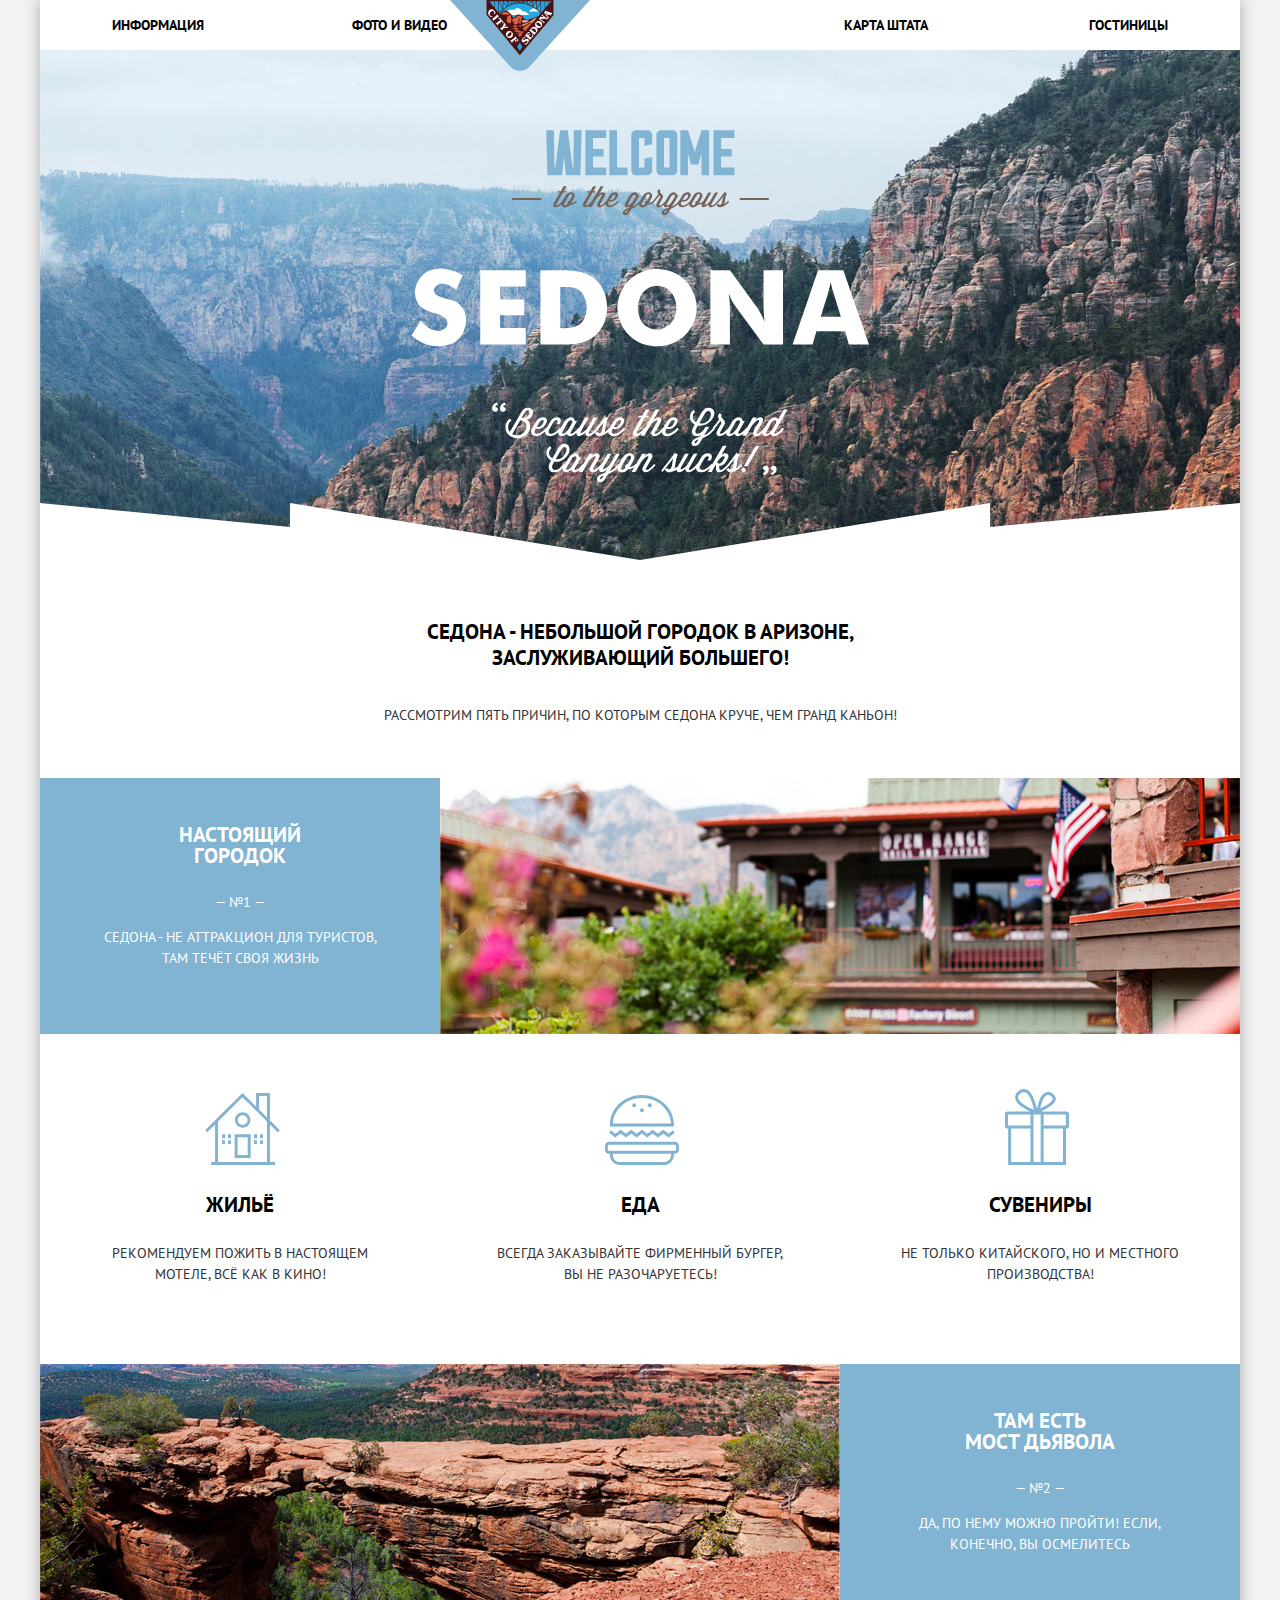
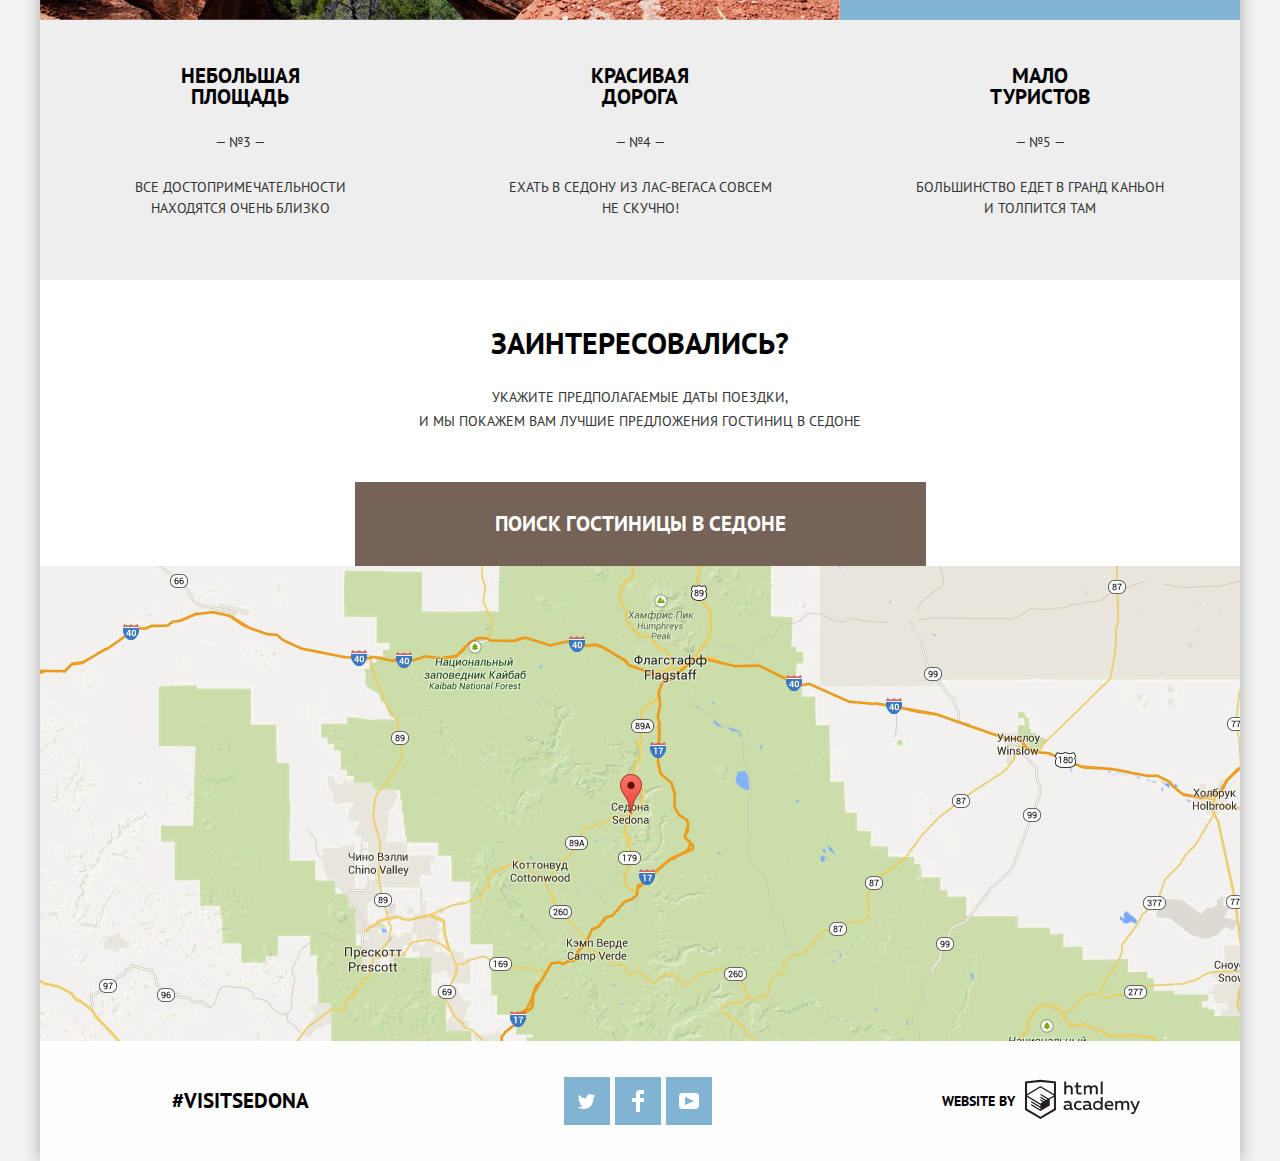
==== index.html @ 12ca4ad8 "Верстает форму поиска отелей на главной" ====
<!DOCTYPE html>
<html lang="ru">
  <head>
    <meta charset="utf-8">
    <title>HTML Academy: Седона</title>
    <link href="https://fonts.googleapis.com/css?family=PT+Sans:400,700&amp;subset=latin,cyrillic" rel="stylesheet">
    <link href="css/normalize.css" rel="stylesheet">
    <link href="css/style.css" rel="stylesheet">
  </head>
  <body>
    <div class="container">
      <header class="main-header">
        <a class="main-header-logo">
          <img src="img/svg/logo-sedona.svg" width="140" height="71" alt="Логотип города Седона">
        </a>
      <nav class="main-navigation">
        <ul class="site-navigation">
          <li><a href="#">Информация</a></li>
          <li><a href="#">Фото и видео</a></li>
          <li><a href="#">Карта штата</a></li>
          <li><a href="hotels.html">Гостиницы</a></li>
        </ul>
      </nav>
    </header>
    <main>
      <div class="intro">
        <h1 class="visually-hidden">Город Седона</h1>
        <img src="img/svg/intro-welcome.svg" width="459" height="353" alt="Welcome to the gorgeous Sedona Because the Grand Canyon sucks!">
      </div>
      <p class="slogan">Седона - небольшой городок в Аризоне, заслуживающий большего!</p>
      <section class="advantages">
        <h2>Рассмотрим пять причин, по которым Седона круче, чем Гранд Каньон!</h2>
        <ul class="advantages-list">
          <li class="advantages-item advantage-blue">
            <div class="advantages-content-wrapper">
              <h3>Настоящий городок</h3>
              <span class="advantages-number">— №1 —</span>
              <p>Седона - не аттракцион для туристов, там&nbsp;течёт своя жизнь</p>
            </div>
            <div class="advantages-image-wrapper">
              <img src="img/jpg/real-town.jpg" width="800" height="256" alt="Уютные улочки приглашают прогуляться">
            </div>
              <ul class="advantages-sublist">
                <li class="sublist-item sublist-item-accomodation">
                  <h4>Жильё</h4>
                  <p>Рекомендуем пожить в настоящем мотеле, всё как в кино!</p>
                </li>
                <li class="sublist-item sublist-item-food">
                  <h4>Еда</h4>
                  <p>Всегда заказывайте фирменный бургер, вы не разочаруетесь!</p>
                </li>
                <li class="sublist-item sublist-item-souvenirs">
                  <h4>Сувениры</h4>
                  <p>Не только китайского, но и местного производства!</p>
                </li>
              </ul>
          </li>
          <li class="advantages-item advantage-blue">
            <div class="advantages-image-wrapper">
              <img src="img/jpg/devils-bridge.jpg" width="800" height="256" alt="Мост Дьявола">
            </div>
            <div class="advantages-content-wrapper">
              <h3>Там есть<br> Мост дьявола</h3>
              <span class="advantages-number">— №2 —</span>
              <p>Да, по нему можно пройти! Если, конечно, вы осмелитесь</p>
            </div>
          </li>
          <li class="advantages-item advantage-grey">
            <h3>Небольшая площадь</h3>
            <span class="advantages-number">— №3 —</span>
            <p>Все достопримечательности находятся очень близко</p>
          </li>
          <li class="advantages-item advantage-grey">
            <h3>Красивая дорога</h3>
            <span class="advantages-number">— №4 —</span>
            <p>Ехать в Седону из Лас-Вегаса совсем не скучно!</p>
          </li>
          <li class="advantages-item advantage-grey">
            <h3>Мало туристов</h3>
            <span class="advantages-number">— №5 —</span>
            <p>Большинство едет в Гранд Каньон и&nbsp;толпится там</p>
          </li>
        </ul>
      </section>
      <div class="search-form">
        <b>Заинтересовались?</b>
        <p>Укажите предполагаемые даты поездки,<br> и мы покажем вам лучшие предложения гостиниц в Седоне</p>
        <button type="button" class="search-open-button">Поиск гостиницы в Седоне</button>
        <div class="map">
          <!-- Всплывающее окно поиска гостиницы - начало блока -->
          <section class="modal modal-search-form">
            <h2 class="visually-hidden">Поиск гостиницы в Седоне</h2>
            <form class="hotel-search-form" action="https://echo.htmlacademy.ru" method="get">
              <div class="search-form-wrapper date-wrapper">
              <label for="arrival-date">Дата заезда:</label>
                <input type="text" name="arrival-date" id="arrival-date" value="24 апреля 2017">
              <button type="button" class="calendar-button">
                <svg xmlns="http://www.w3.org/2000/svg" width="21" height="22" viewBox="0 0 21 22">
                  <path d="M19.251 2.025h-2.845V.648c0-.381-.294-.689-.656-.689-.363 0-.656.308-.656.689v1.377h-3.938V.648c0-.381-.294-.689-.655-.689-.363 0-.657.308-.657.689v1.377H5.906V.648c0-.381-.294-.689-.656-.689-.363 0-.657.308-.657.689v1.377H1.75C.784 2.025 0 2.847 0 3.862v16.302C0 21.179.784 22 1.75 22h17.501c.966 0 1.749-.821 1.749-1.836V3.862c0-1.015-.783-1.837-1.749-1.837zm.437 18.139a.448.448 0 0 1-.437.459H1.75a.45.45 0 0 1-.438-.459V3.862a.45.45 0 0 1 .438-.459h2.844v1.378c0 .381.294.689.657.689.362 0 .656-.308.656-.689V3.403h3.938v1.378c0 .381.294.689.657.689.361 0 .655-.308.655-.689V3.403h3.938v1.378c0 .381.293.689.656.689.362 0 .656-.308.656-.689V3.403h2.845c.241 0 .437.206.437.459v16.302z"/>
                  <path d="M4.594 8.225h2.625v2.066H4.594zM4.594 11.668h2.625v2.067H4.594zM4.594 15.112h2.625v2.066H4.594zM9.188 15.112h2.625v2.066H9.188zM9.188 11.668h2.625v2.067H9.188zM9.188 8.225h2.625v2.066H9.188zM13.781 15.112h2.625v2.066h-2.625zM13.781 11.668h2.625v2.067h-2.625zM13.781 8.225h2.625v2.066h-2.625z" fill="#cacaca"/>
                </svg>
                <span class="visually-hidden">Выбор даты заезда</span>
              </button>
            </div>
            <div class="search-form-wrapper date-wrapper">
              <label for="departure-date">Дата выезда:</label>
                <input type="text" name="departure-date" id="departure-date" value="4 июля 2017">
              <button type="button" class="calendar-button">
                <svg xmlns="http://www.w3.org/2000/svg" width="21" height="22" viewBox="0 0 21 22">
                  <path d="M19.251 2.025h-2.845V.648c0-.381-.294-.689-.656-.689-.363 0-.656.308-.656.689v1.377h-3.938V.648c0-.381-.294-.689-.655-.689-.363 0-.657.308-.657.689v1.377H5.906V.648c0-.381-.294-.689-.656-.689-.363 0-.657.308-.657.689v1.377H1.75C.784 2.025 0 2.847 0 3.862v16.302C0 21.179.784 22 1.75 22h17.501c.966 0 1.749-.821 1.749-1.836V3.862c0-1.015-.783-1.837-1.749-1.837zm.437 18.139a.448.448 0 0 1-.437.459H1.75a.45.45 0 0 1-.438-.459V3.862a.45.45 0 0 1 .438-.459h2.844v1.378c0 .381.294.689.657.689.362 0 .656-.308.656-.689V3.403h3.938v1.378c0 .381.294.689.657.689.361 0 .655-.308.655-.689V3.403h3.938v1.378c0 .381.293.689.656.689.362 0 .656-.308.656-.689V3.403h2.845c.241 0 .437.206.437.459v16.302z"/>
                  <path d="M4.594 8.225h2.625v2.066H4.594zM4.594 11.668h2.625v2.067H4.594zM4.594 15.112h2.625v2.066H4.594zM9.188 15.112h2.625v2.066H9.188zM9.188 11.668h2.625v2.067H9.188zM9.188 8.225h2.625v2.066H9.188zM13.781 15.112h2.625v2.066h-2.625zM13.781 11.668h2.625v2.067h-2.625zM13.781 8.225h2.625v2.066h-2.625z" fill="#cacaca"/>
                </svg>
                <span class="visually-hidden">Выбор даты выезда</span>
              </button>
            </div>
              <div class="search-form-wrapper guest-wrapper">
                <label for="adult-guests">Взрослые:</label>
                <button type="button" class="hotel-guest-number">-
                  <span class="visually-hidden">Увеличить</span>
                </button>
                <input type="text" name="adult-guests" id="adult-guests" value="2" pattern="[0-9]{2}">
                <button type="button" class="hotel-guest-number">+
                  <span class="visually-hidden">Уменьшить</span>
                </button>
                <label for="children-guests">Дети:</label>
                  <button type="button" class="hotel-guest-number">-
                    <span class="visually-hidden">Увеличить</span>
                  </button>
                  <input type="text" name="children-guests" id="children-guests" value="0" pattern="[0-9]{2}">
                <button type="button" class="hotel-guest-number">+
                  <span class="visually-hidden">Уменьшить</span>
                </button>
              </div>
              <button type="submit">Найти</button>
            </form>
          </section>
        <!-- Всплывающее окно поиска гостиницы - конец блока -->
        </div>
    </div>
    </main>
    <footer class="main-footer">
      <div class="footer-wrapper">
        <a href="https://www.instagram.com/explore/tags/visitsedona/" class="hashtag-link">#visitsedona</a>
      </div>
      <div class="footer-wrapper">
        <ul class="footer-social">
          <li><a class="social-button social-button-twitter" href="#"><span class="visually-hidden">Твиттер</span></a></li>
          <li><a class="social-button social-button-facebook" href="#"><span class="visually-hidden">Фейсбук</span></a></li>
          <li><a class="social-button social-button-youtube" href="#"><span class="visually-hidden">YouTube</span></a></li>
        </ul>
      </div>
      <div class="footer-wrapper">
        <p class="footer-copyright">
          <b>Website by</b>
          <a href="https://htmlacademy.ru/intensive/htmlcss" class="academy-logo">
            <svg id="Layer_1" data-name="Layer 1" xmlns="http://www.w3.org/2000/svg" viewBox="0 0 108.08 36.85">
              <title>logo-htmlacademy-small1</title>
              <path d="M44.61,26.88a2,2,0,0,0,.55-0.1v1.33a3.25,3.25,0,0,1-1.18.21,1.67,1.67,0,0,1-1.67-1,4.84,4.84,0,0,1-3.14,1.08c-1.51,0-2.91-.83-2.91-2.55,0-2.13,2-2.79,3.71-2.79a11.08,11.08,0,0,1,2.17.25v-0.3c0-1-.76-1.77-2.19-1.77a7.42,7.42,0,0,0-3,.64v-1.7a10.21,10.21,0,0,1,3.19-.55c2.36,0,3.81,1.12,3.81,3.65v3a0.54,0.54,0,0,0,.49.59h0.17Zm-6.44-1.13A1.35,1.35,0,0,0,39.63,27h0.11a3.39,3.39,0,0,0,2.41-1V24.58a9.72,9.72,0,0,0-1.81-.21c-1,0-2.16.33-2.16,1.38h0Zm12.36-6.11a5,5,0,0,1,2.57.64V22a4.08,4.08,0,0,0-2.3-.7,2.75,2.75,0,1,0,0,5.49,5,5,0,0,0,2.43-.64v1.71a6.27,6.27,0,0,1-2.76.57A4.21,4.21,0,0,1,46,24.51q0-.21,0-0.41a4.32,4.32,0,0,1,4.18-4.46h0.38Zm12.17,7.24a2,2,0,0,0,.55-0.1v1.33a3.25,3.25,0,0,1-1.18.21,1.67,1.67,0,0,1-1.67-1,4.84,4.84,0,0,1-3.14,1.08c-1.51,0-2.91-.83-2.91-2.55,0-2.13,2-2.79,3.71-2.79a11.08,11.08,0,0,1,2.17.25v-0.3c0-1-.76-1.77-2.19-1.77a7.42,7.42,0,0,0-3,.64v-1.7a10.21,10.21,0,0,1,3.19-.55c2.36,0,3.81,1.12,3.81,3.65v3a0.54,0.54,0,0,0,.49.59h0.17Zm-6.44-1.13A1.35,1.35,0,0,0,57.73,27h0.11a3.39,3.39,0,0,0,2.41-1V24.58a9.72,9.72,0,0,0-1.81-.21c-1.06,0-2.16.33-2.16,1.38h0ZM73,16V28.2H71.35V26.88a3.88,3.88,0,0,1-3.19,1.54,4.4,4.4,0,0,1,0-8.78,3.81,3.81,0,0,1,3,1.3V16H73Zm-4.53,5.22a2.76,2.76,0,1,0,0,5.52A2.86,2.86,0,0,0,71.15,25V23A2.91,2.91,0,0,0,68.49,21.27ZM79,19.64c3.31,0,4.46,2.68,3.92,5.09H76.7c0.21,1.5,1.67,2.11,3.19,2.11a6.11,6.11,0,0,0,2.64-.59v1.6a7.14,7.14,0,0,1-3,.57C77,28.42,74.78,27,74.78,24a4.18,4.18,0,0,1,4-4.39H79Zm0.09,1.54a2.28,2.28,0,0,0-2.44,2.1v0.06H81.3A2,2,0,0,0,79.13,21.18Zm5.73,7V19.87h1.65v1a3.81,3.81,0,0,1,2.78-1.27A2.86,2.86,0,0,1,91.89,21a4.12,4.12,0,0,1,2.91-1.33A3.06,3.06,0,0,1,98,23V28.2h-1.9V23.05a1.59,1.59,0,0,0-1.42-1.75H94.42a2.8,2.8,0,0,0-2.07,1.12V28.2h-1.9V23.05A1.59,1.59,0,0,0,89,21.31H88.8a3,3,0,0,0-2.21,1.29v5.63H84.86Zm21.31-8.33h1.9l-3.91,9.46c-0.9,2.17-2.09,2.86-3.35,2.86a4.76,4.76,0,0,1-1.1-.14V30.46a2.86,2.86,0,0,0,.85.12c0.9,0,1.58-.64,2.07-1.9l0.17-.42-4-8.4h2l2.86,6.29ZM38.73,1.46V6.22a3.81,3.81,0,0,1,2.7-1.14,3.25,3.25,0,0,1,3.44,3.4v5.15H43V8.72a1.81,1.81,0,0,0-1.61-2h-0.3a2.93,2.93,0,0,0-2.32,1.39v5.52h-1.9V1.46h1.9ZM49.94,2.31v3h3V6.91h-3v3.81c0,1.1.5,1.46,1.58,1.46a4.49,4.49,0,0,0,1.69-.33v1.6A6.8,6.8,0,0,1,51,13.8a2.55,2.55,0,0,1-2.86-2.74V6.89H46.58V5.26h1.5V2.74Zm5.4,11.31V5.28H57v1A3.81,3.81,0,0,1,59.77,5a2.86,2.86,0,0,1,2.6,1.33A4.12,4.12,0,0,1,65.28,5,3.06,3.06,0,0,1,68.44,8.4v5.21h-1.9V8.46a1.59,1.59,0,0,0-1.42-1.75H64.89a2.8,2.8,0,0,0-2.07,1.12v5.78h-1.9V8.46A1.59,1.59,0,0,0,59.5,6.71H59.27A3,3,0,0,0,57.06,8v5.63H55.34ZM71.17,1.45H73V13.6H71.17V1.45ZM14.71,0H14.55L0,1.54V28.21l14.55,8.66,14.55-8.66V1.54Zm12.5,27.1L14.55,34.64,1.9,27.12V16.18l12.59,7.5V25L5.86,19.9v1.31l8.68,5.21v1.39L5.87,22.65V24l8.68,5.21,8.75-5.24V18.31L27.2,16V27.12Zm0-12.53-3.48,2-1.6,1L14.51,13v1.31L21,18.23H21l-0.14.09-1,.54-5.37-3.2V17l4.24,2.52-1,.67-3.2-1.9v1.31l2.1,1.24L14.5,22.1,2,14.65,14.51,7.11Zm0-1.32L14.49,5.76,1.91,13.25v-10L14.56,1.92,27.21,3.25v10h0Z" transform="translate(0 -0.02)" fill="#231f20"/>
            </svg>
          </a>
        </p>
      </div>
      </footer>
    </div>
  </body>
</html>
---- css/style.css ----
*,
*::before,
*::after {
  box-sizing: inherit;
}

html {
  box-sizing: border-box;
}

body {
  margin: 0;
  padding: 0;

  font-family: "PT Sans", Arial, sans-serif;
  font-size: 14px;
  font-weight: 400;
  color: #000000;
  text-transform: uppercase;

  background-color: #f2f2f2;

}

a {
  text-decoration: none;
}

img {
  max-width: 100%;
  height: auto;
}

.main-header-logo {
  position: absolute;
  right: 690px;
}

.container {
  width: 1200px;
  margin: 0 auto;
  box-shadow: 0px 0px 15px 0px rgba(0, 0, 0, 0.3);

  background-color: #ffffff;
}

.main-navigation {
  font-size: 14px;
  font-weight: 700;
  line-height: 26px;
  color: #000000;

  background-color: #ffffff;
}

.site-navigation {
  display: flex;
  margin: 0;
  padding-left: 0;
}

.site-navigation li {
  width: 240px;
}

.site-navigation li:nth-child(1) {
  padding-left: 72px;
  text-align: left;
}

.site-navigation li:nth-child(2) {
  padding-left: 72px;
  text-align: left;
  margin-right: auto;
}

.site-navigation li:nth-child(3) {
  padding-right: 72px;
  text-align: right;
}

.site-navigation li:nth-child(4) {
  padding-right: 72px;
  text-align: right;
}

.main-navigation a {
  display: block;
  padding-top: 12px;
  padding-bottom: 12px;
}

.main-navigation a,
.hotels-title-link {
  color: #000000;
}

.main-navigation a:hover,
.hotels-title-link:hover {
  color: #81b3d2;
}

.main-navigation a:focus,
.main-navigation a:active,
.hotels-title-link:focus,
.hotels-title-link:active {
  color: rgba(0, 0, 0, 0.3);
}

.main-navigation a.current {
  color: #766357;
}

.main-navigation a.current:focus,
.main-navigation a.current:active {
  color: rgba(0, 0, 0, 0.3);
}

.intro {
 min-height: 510px;
 text-align: center;
 padding-top: 80px;

 background-color: #8695a0;
 background-image: url(../img/svg/intro-mask.svg), url(../img/jpg/sedona-overview.jpg);
 background-position: left 50% bottom, 0px -56px;
 background-repeat: no-repeat;
}

.slogan {
  font-weight: 700;
  font-size: 21px;
  line-height: 26px;
  text-align: center;
  width: 440px;
  padding-top: 38px;
  margin-left: auto;
  margin-right: auto;
}

.advantages h2 {
  padding-top: 10px;
}

.advantages-list {
  display: flex;
  flex-wrap: wrap;

  margin: 0;
  margin-top: 50px;
  padding: 0;
}

.advantages-item:nth-child(1),
.advantages-item:nth-child(2){
  display: flex;
  flex-wrap: wrap;
}

.advantages-content-wrapper {
  width: 400px;
  text-align: center;
}

.advantages-content-wrapper h3 {
  padding-left: 100px;
  padding-right: 100px;
  padding-top: 25px;
}

.advantages-number {
  display: block;
  padding-top: 5px;
}

.advantages-content-wrapper p {
  padding-left: 45px;
  padding-right: 45px;
}

.advantages-image-wrapper {
  width: 800px;
}

.advantages-image-wrapper img {
  vertical-align: bottom;
}

.advantages h2 {
  font-weight: 400;
  font-size: 14px;
  color: #333333;
  line-height: 26px;
  text-align: center;
}

.advantages ul {
  list-style: none;
}

.advantages-item {
  text-align: center;
  line-height: 21px;
}

.advantages-item p,
.advantages-item span {
  color: #333333;
}

.advantage-blue {
  background-color: #81b3d2;
}

.advantage-blue h3,
.advantage-blue span,
.advantage-blue p {
  color: #ffffff;
}

.advantage-grey h3 {
  margin: 0;
  padding-left: 130px;
  padding-right: 130px;
}

.advantage-grey span {
  padding-top: 25px;
}

.advantage-grey p {
  padding-left: 65px;
  padding-right: 65px;
  padding-top: 10px;
}

.advantages-sublist {
  display: flex;

  padding: 0;
  list-style: none;

  background-color: #ffffff;
}

.sublist-item p {
  color: #333333;
}

.sublist-item {
  width: 400px;
  min-height: 330px;
  color: #000000;
}

.sublist-item h4 {
  position: relative;
  margin-top: 0;
  padding-top: 160px;
}

.sublist-item-accomodation p {
  padding-left: 72px;
  padding-right: 72px;
}

.sublist-item-food p {
  padding-left: 50px;
  padding-right: 50px;
}

.sublist-item-souvenirs p {
  padding-left: 50px;
  padding-right: 50px;
}

.sublist-item-accomodation h4::before {
  content: "";
  position: absolute;
  bottom: 50px;
  left: 165px;
  width: 75px;
  height: 72px;
  background-image: url(../img/svg/icon-1.svg)
}

.sublist-item-food h4::before {
  content: "";
  position: absolute;
  bottom: 50px;
  left: 165px;
  width: 74px;
  height: 70px;
  background-image: url(../img/svg/icon-3.svg);
}

.sublist-item-souvenirs h4::before {
  content: "";
  position: absolute;
  bottom: 50px;
  left: 165px;
  width: 64px;
  height: 76px;
  background-image: url(../img/svg/icon-2.svg);
}

.advantage-grey {
  width: 400px;
  min-height: 260px;
  padding-top: 45px;

  background-color: #eeeeee;
}

.advantages-item h3 {
  font-size: 21px;
  line-height: 21px;
}

.sublist-item h4 {
  font-size: 21px;
  line-height: 21px
}

.search-form {
    text-align: center;
}

.search-form b {
  display: block;
  font-size: 30px;
  line-height: 36px;
  padding-top: 45px;
}

.search-form p {
  color: #333333;
  line-height: 24px;
  text-align: center;
  padding-top: 10px;
}

.search-open-button {
  font-size: 21px;
  font-weight: 700;
  line-height: 24px;
  color: #ffffff;
  text-transform: uppercase;
  padding: 30px 140px;
  margin-top: 35px;

  background-color: #766357;
  border: none;
}

.search-open-button:hover {
  background-color: #604e43;
}

.search-open-button:focus,
.search-open-button:active {
 color: rgba(255, 255, 255, 0.3);
 background-color: #503e33;
 outline: none;

}

/* Форма поиска на главной временно скрыта - её будем стилизовать позже */
.modal-search-form {
  display: none;
}

/*
.modal-search-form {
  width: 570px;
  min-height: 395px;
  position: absolute;
  right: 315px;

  background-color: white;
}
*/

.map {
  position: relative;
  width: 1200px;
  min-height: 475px;
  background-image: url(../img/jpg/map.jpg);
}

.main-footer {
  display: flex;
  min-height: 120px;
  align-items: center;

  background-color: rgba(254, 254, 254, 0.9);
}

.footer-wrapper {
  width: 400px;
  text-align: center;
}

.hashtag-link {
  color: #000000;
  font-size: 21px;
  line-height: 26px;
  font-weight: 700;
}

.footer-social {
  display: flex;
  justify-content: center;
  list-style: none;
  margin: 0;
  padding: 0;
  width: 400px;
}

.social-button {
  display: block;
  position: relative;
  background-color: #81b3d2;
  width: 46px;
  height: 48px;
  margin-right: 5px;
}

.social-button-twitter::before {
  content: "";
  position: absolute;
  top: 0;
  bottom: 0;
  right: 0;
  left: 0;
  margin: auto;
  width: 17px;
  height: 15px;
  background-image: url(../img/svg/twitter.svg);
  background-position: 50% 50%;
  background-repeat: no-repeat;
}

.social-button-facebook::before {
  content: "";
  position: absolute;
  top: 0;
  bottom: 0;
  right: 0;
  left: 0;
  margin: auto;
  width: 12px;
  height: 22px;
  background-image: url(../img/svg/fb-icon.svg);
  background-position: 50% 50%;
  background-repeat: no-repeat;
}

.social-button-youtube::before {
  content: "";
  position: absolute;
  top: 0;
  bottom: 0;
  right: 0;
  left: 0;
  margin: auto;
  width: 20px;
  height: 16px;
  background-image: url(../img/svg/youtube.svg);
  background-position: 50% 50%;
  background-repeat: no-repeat;
}

.social-button:hover {
  background-color: #669ec0;
}

.social-button:focus,
.social-button:active {
  background-color: #5496bd;
}

.social-button-twitter:active::before,
.social-button-facebook:active::before,
.social-button-youtube:active::before {
  opacity: 0.3;
}

.footer-copyright {
  display: flex;
  justify-content: flex-end;
  align-items: center;
  padding-right: 100px;
}

.footer-copyright b {
  margin-right: 10px;
}

.academy-logo svg {
  width: 115px;
  height: 41px;
}

.academy-logo path:hover {
  fill: #81b3d2;
}

.academy-logo path:focus,
.academy-logo path:active {
  fill: #bdbbbc;
}

/* Стили для внутренней страницы - начало */

.hotel-filter-form {
  width: 1200px;
  min-height: 220px;
  display: flex;
  padding-left: 72px;
  padding-right: 72px;
  padding-top: 32px;

  background-image: url(../img/jpg/filter-background.jpg);
  background-color: #8695a0;
  background-position: center -60px;
}

.hotel-filter-form {
  color: #ffffff;
}

.hotel-filter-form fieldset {
  border: none;
}

.hotel-filter-form legend {
  font-weight: 700;
}

.hotels-infrastructure,
.hotels-accomodation-type {
  widht: 140px;
}

.hotels-infrastructure {
  margin-right: 115px;
}

.hotels-accomodation-type {
  margin-right: auto;
}

.hotels-cost-per-day {
  width: 320px;
}

.hotels-checkbox-wrapper {
  list-style: none;
}

.hotels-checkbox-wrapper li {
  margin-bottom: 30px;
}

.hotel-sorting {
  display: flex;
  align-items: flex-end;
  width: 1200px;
  min-height: 85px;
  padding-left: 72px;
  padding-right: 72px;
  padding-top: 30px;
  padding-bottom: 30px;
  font-size: 12px;
  line-height:18px;
}

.sorting-found-counter {
  font-weight: 700;
  font-size: 21px;
  line-height: 26px;
  margin-right: 48px;
}

.sorting-label {
  margin-right: 40px;
}

.hotel-sorting-toggle {
  color: rgba(0, 0, 0, 0.3);
  border-bottom: 1px dotted #81b3d2;
  margin-left: 30px;
}

.hotel-sorting-toggle:first-child {
  margin-left: 0;
}

.hotel-sorting-toggle:hover {
  color: #81b3d2;
}

.hotel-sorting-toggle:focus,
.hotel-sorting-toggle:active {
  color: #000000;
  border-bottom: 1px dotted #81b3d2;
}

.hotel-sorting-toggle.current {
  color: #81b3d2;
  border: none;
}

.hotel-sorting-toggle.current:active {
  color: #000000;
  border: none;
}

.sorting-toggle-wrapper {
  margin-right: auto;
}

.hotel-sorting-button path:hover {
 fill: #000000;
}

.hotel-sorting-button path:focus,
.hotel-sorting-button path:active {
  fill: #81b3d2;
}

.current path {
  fill: #81b3d2;
}

.current:hover path {
  fill: #81b3d2;
}

.sort-ascending {
  margin-right: 15px;
}

.hotels-item {
  display: flex;
  padding-left: 72px;
  padding-right: 72px;
  padding-top: 30px;
  padding-bottom: 30px;
  border-top: solid 1px #e5e5e5;
}

.hotels-item:last-child {
  border-bottom: solid 1px #e5e5e5;
}

.hotels-image-wrapper {
  align-self: flex-end;
  padding-right: 30px;
}

.hotels-item h2 {
  font-size: 21px;
  font-weight: 700;
  line-height: 26px;
  margin-top: 0;
  margin-bottom: 0;
  padding-bottom: 10px;
}

.hotels-wrapper {
  width: 260px;
  margin-right: auto;
}

.hotels-info-wrapper {
  display: flex;
}

.hotels-link-wrapper {
  display: flex;
}

.hotels-more {
  margin-right: 8px;
}

.hotels-type {
  width: 115px;
}

.hotels-price {
  width: 140px;
}

.hotels-type,
.hotels-price {
  color: #333333;
  font-size: 14px;
  line-height: 21px;
}

.hotels-more {
  color: #ffffff;
  font-weight: 700;
  padding-left: 16px;
  padding-right: 16px;
  padding-top: 8px;
  padding-bottom: 8px;

  background-color: #81b3d2;
}

.hotels-more:hover {
  background-color: #669ec0;
}

.hotels-more:focus,
.hotels-more:active {
  color: rgba(255, 255, 255, 0.3);
  background-color: #5496bd;
  outline: none;
}

.hotels-book {
  color: #ffffff;
  font-weight: 700;
  padding-left: 16px;
  padding-right: 16px;
  padding-top: 8px;
  padding-bottom: 8px;

  background-color: #766357;
}

.hotels-book:hover {
  background-color: #604e43;
}

.hotels-book:focus,
.hotels-book:active {
  color: rgba(255, 255, 255, 0.3);
  background-color: #503e33;
  outline: none;
}

.hotels-rating {
  color: #666666;
  font-size: 14px;
  line-height: 21px;
  padding-left: 15px;
  padding-right: 15px;
  padding-top: 5px;
  padding-bottom: 5px;

  background-color: #f2f2f2;
}

/* Стили для внутренней страницы - конец */

.visually-hidden {
  position: absolute;
  width: 1px;
  height: 1px;
  margin: -1px;
  border: 0;
  padding: 0;
  white-space: nowrap;
  clip-path: inset(100%);
  clip: rect(0 0 0 0);
  overflow: hidden;
}
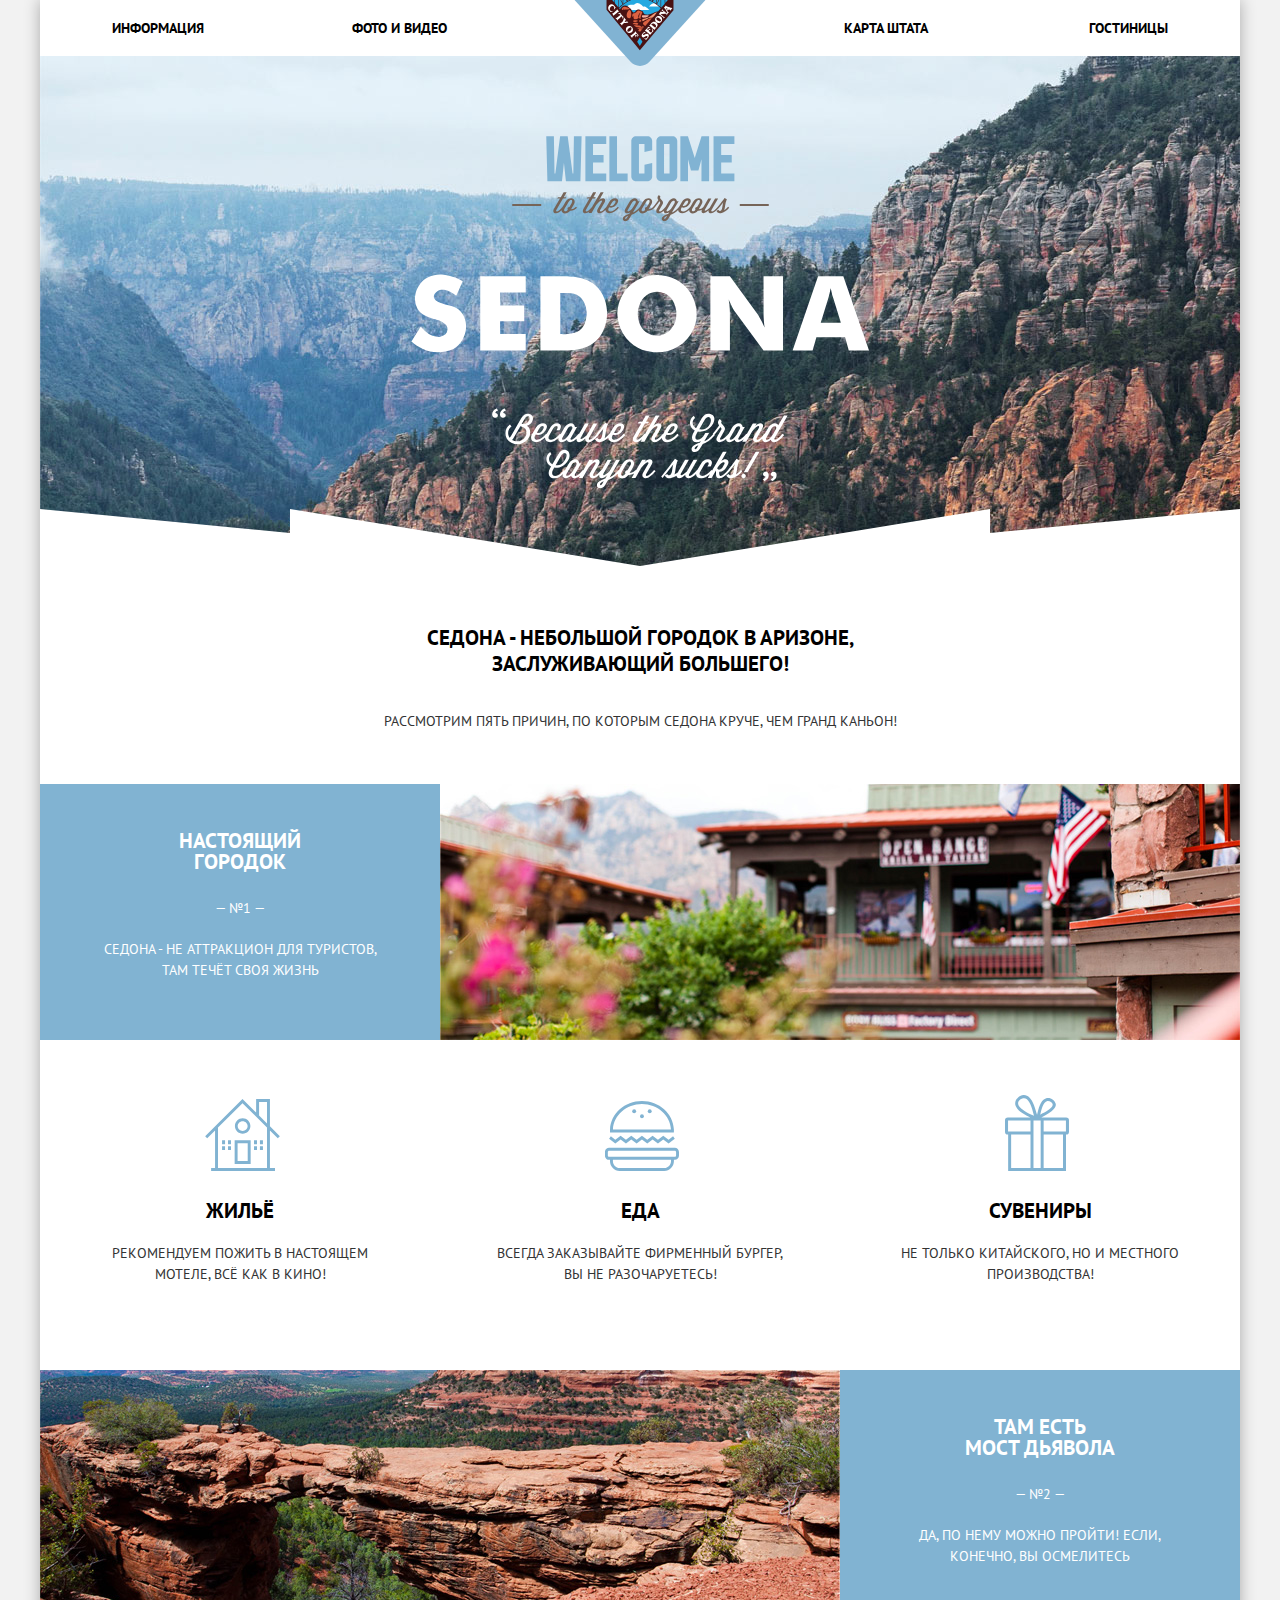
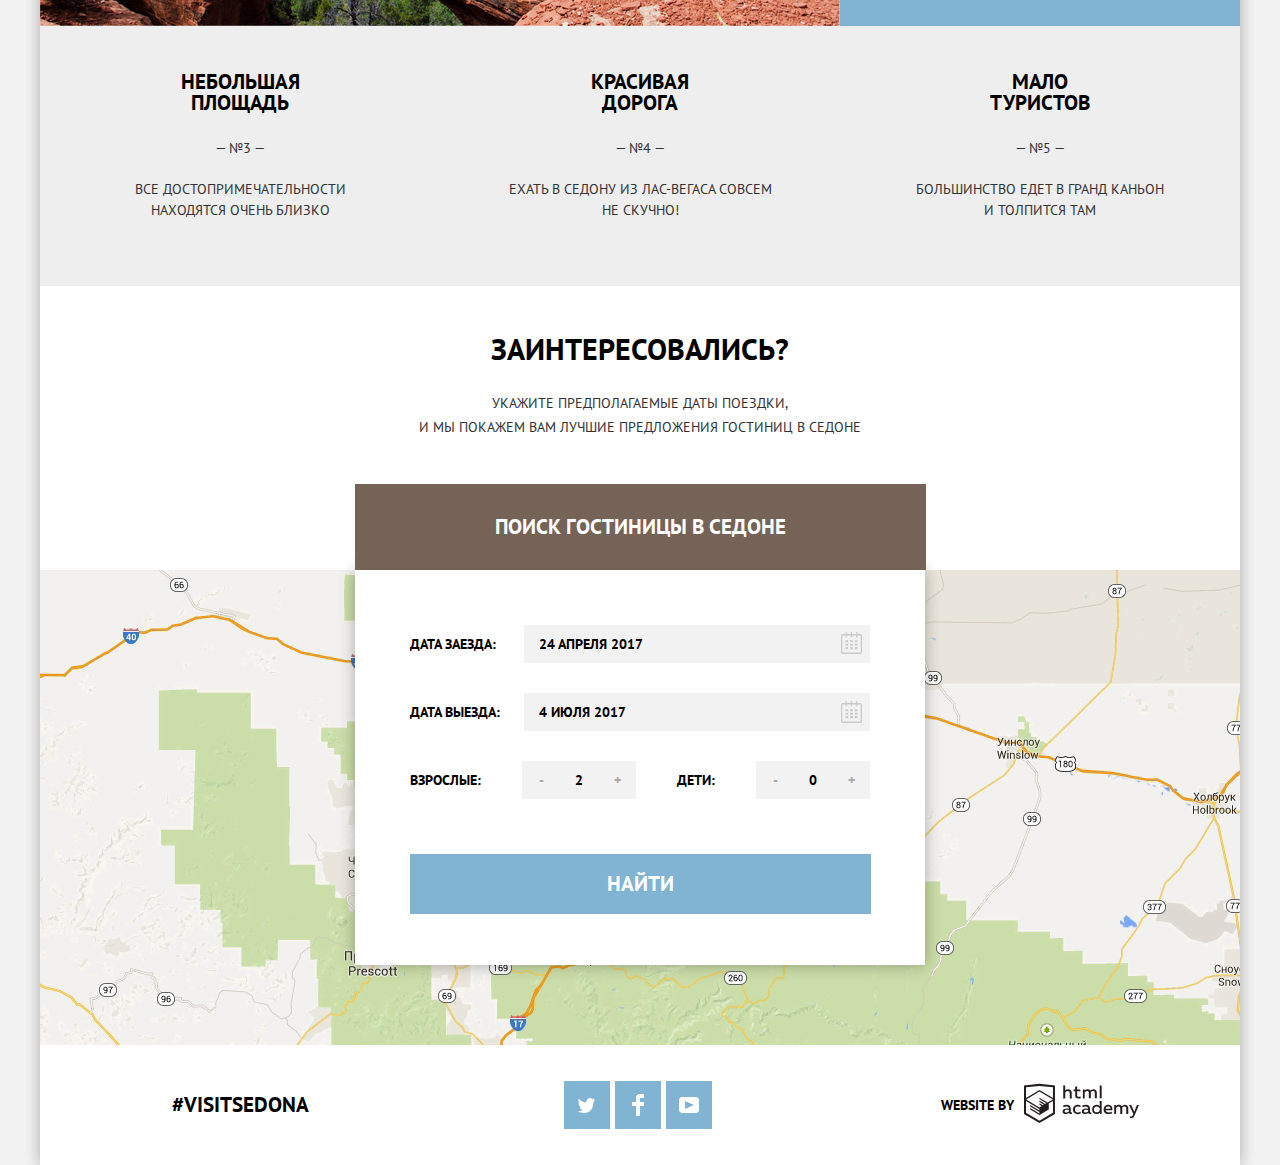
==== commit 8cbcabbc: "Вносит правки по основным критериям защиты проекта" ====
--- a/index.html
+++ b/index.html
@@ -115,21 +115,25 @@
             </div>
               <div class="search-form-wrapper guest-wrapper">
                 <label for="adult-guests">Взрослые:</label>
-                <button type="button" class="hotel-guest-number">-
-                  <span class="visually-hidden">Увеличить</span>
-                </button>
-                <input type="text" name="adult-guests" id="adult-guests" value="2" pattern="[0-9]{2}">
-                <button type="button" class="hotel-guest-number">+
-                  <span class="visually-hidden">Уменьшить</span>
-                </button>
-                <label for="children-guests">Дети:</label>
-                  <button type="button" class="hotel-guest-number">-
+                <div class ="num-field-wrapper">
+                  <button type="button" class="hotel-guest-number guest-minus">-
                     <span class="visually-hidden">Увеличить</span>
                   </button>
-                  <input type="text" name="children-guests" id="children-guests" value="0" pattern="[0-9]{2}">
-                <button type="button" class="hotel-guest-number">+
-                  <span class="visually-hidden">Уменьшить</span>
-                </button>
+                  <input type="text" name="adult-guests" id="adult-guests" value="2" pattern="[0-9]{2}">
+                  <button type="button" class="hotel-guest-number guest-plus">+
+                    <span class="visually-hidden">Уменьшить</span>
+                  </button>
+                </div>
+                  <label for="children-guests">Дети:</label>
+                  <div class ="num-field-wrapper">
+                    <button type="button" class="hotel-guest-number guest-minus">-
+                      <span class="visually-hidden">Увеличить</span>
+                    </button>
+                    <input type="text" name="children-guests" id="children-guests" value="0" pattern="[0-9]{2}">
+                    <button type="button" class="hotel-guest-number guest-plus">+
+                      <span class="visually-hidden">Уменьшить</span>
+                    </button>
+                  </div>
               </div>
               <button type="submit">Найти</button>
             </form>
--- a/css/style.css
+++ b/css/style.css
@@ -31,9 +31,14 @@
   height: auto;
 }
 
+.main-header {
+  position: relative;
+}
+
 .main-header-logo {
   position: absolute;
-  right: 690px;
+  right: 530px;
+  top: -5px;
 }
 
 .container {
@@ -84,10 +89,9 @@
   text-align: right;
 }
 
-.main-navigation a {
-  display: block;
-  padding-top: 12px;
-  padding-bottom: 12px;
+.main-navigation li {
+  padding-top: 15px;
+  padding-bottom: 15px;
 }
 
 .main-navigation a,
@@ -176,6 +180,7 @@
 .advantages-content-wrapper p {
   padding-left: 45px;
   padding-right: 45px;
+  margin-top: 20px;
 }
 
 .advantages-image-wrapper {
@@ -232,6 +237,7 @@
   padding-left: 65px;
   padding-right: 65px;
   padding-top: 10px;
+  margin-top: 10px;
 }
 
 .advantages-sublist {
@@ -319,11 +325,12 @@
 
 .sublist-item h4 {
   font-size: 21px;
-  line-height: 21px
+  line-height: 21px;
+  margin-bottom: 22px;
 }
 
 .search-form {
-    text-align: center;
+  text-align: center;
 }
 
 .search-form b {
@@ -338,15 +345,18 @@
   line-height: 24px;
   text-align: center;
   padding-top: 10px;
+  margin-bottom: 10px;
 }
 
 .search-open-button {
+  position: relative;
+  z-index: 2;
   font-size: 21px;
   font-weight: 700;
   line-height: 24px;
   color: #ffffff;
   text-transform: uppercase;
-  padding: 30px 140px;
+  padding: 31px 140px;
   margin-top: 35px;
 
   background-color: #766357;
@@ -362,24 +372,171 @@
  color: rgba(255, 255, 255, 0.3);
  background-color: #503e33;
  outline: none;
-
-}
-
-/* Форма поиска на главной временно скрыта - её будем стилизовать позже */
-.modal-search-form {
-  display: none;
-}
-
-/*
+}
+
 .modal-search-form {
   width: 570px;
   min-height: 395px;
-  position: absolute;
+  padding: 55px;
+  position: absolute;
+  z-index: 1;
   right: 315px;
-
+  font-weight: 700;
+  font-size: 14px;
+  line-height: 26px;
+  text-align: left;
   background-color: white;
-}
-*/
+  box-shadow: 0px 0px 15px 0px rgba(0, 0, 0, 0.3);
+}
+
+.hotel-search-form {
+  width: 460px;
+  height: 275px;
+}
+
+.hotel-search-form div {
+  text-align: left;
+}
+
+.search-form-wrapper {
+  position: relative;
+  display: flex;
+  align-items: center;
+  justify-content: space-between;
+}
+
+.date-wrapper {
+  margin-bottom: 30px;
+}
+
+.num-field-wrapper {
+  width: 114px;
+  position: relative;
+}
+
+.hotel-search-form input[type="text"] {
+  background-color: #f2f2f2;
+  border: 3px solid transparent;
+}
+
+.hotel-search-form input[type="text"]:hover {
+  background-color: #ebebeb;
+}
+
+.hotel-search-form input[type="text"]:focus,
+.hotel-search-form input[type="text"]:active {
+  background-color: #ffffff;
+  border: 3px solid #e5e5e5;
+  outline: none;
+}
+
+.hotel-search-form input[name="arrival-date"],
+.hotel-search-form input[name="departure-date"] {
+  width: 346px;
+  padding-top: 8px;
+  padding-bottom: 8px;
+  padding-left: 12px;
+  padding-right: 12px;
+  font-weight: 700;
+  text-transform: uppercase;
+}
+
+.hotel-search-form .calendar-button {
+  position: absolute;
+  left: 422px;
+  top: 1px;
+  width: 38px;
+  height: 38px;
+  margin: 0;
+  border: none;
+  background-color: transparent;
+}
+
+.hotel-search-form .calendar-button:focus,
+.hotel-search-form .calendar-button:active {
+  outline: none;
+}
+
+.hotel-search-form .calendar-button path {
+  fill: #cacaca;
+}
+
+.hotel-search-form .calendar-button:hover path {
+  fill: #000000;
+}
+
+.hotel-search-form .calendar-button:focus path,
+.hotel-search-form .calendar-button:active path {
+  fill: #81b3d2;
+}
+
+.hotel-search-form input[name="adult-guests"],
+.hotel-search-form input[name="children-guests"] {
+  width: 114px;
+  position: relative;
+  z-index: 1;
+  padding-top: 8px;
+  padding-bottom: 8px;
+  padding-left: 45px;
+  padding-right: 45px;
+  font-weight: 700;
+  text-transform: uppercase;
+  text-align: center;
+}
+
+.hotel-guest-number {
+  width: 38px;
+  height: 38px;
+  position: absolute;
+  z-index: 2;
+  color: #a9a9a9;
+  font-weight: 700;
+  font-size: 14px;
+  line-height: 26px;
+  background-color: #f2f2f2;
+  border: none;
+}
+
+.guest-plus {
+  top: 0px;
+  left: 76px;
+}
+
+.hotel-guest-number:hover {
+  color: #000000;
+}
+
+.hotel-guest-number:focus,
+.hotel-guest-number:active {
+  color: #81b3d2;
+  outline: none;
+}
+
+.hotel-search-form button[type="submit"] {
+  padding-left: 197px;
+  padding-right: 197px;
+  padding-top:17px;
+  padding-bottom: 17px;
+  margin-top: 55px;
+  font-size:21px;
+  line-height:26px;
+  font-weight: 700;
+  text-transform: uppercase;
+  color: white;
+  background-color: #81b3d2;
+  border: none;
+}
+
+.hotel-search-form button[type="submit"]:hover {
+  background-color: #669ec0;
+}
+
+.hotel-search-form button[type="submit"]:focus,
+.hotel-search-form button[type="submit"]:active {
+  background-color: #5496bd;
+  color: rgba(255, 255, 255, 0.3);
+  outline: none;
+}
 
 .map {
   position: relative;
@@ -392,6 +549,8 @@
   display: flex;
   min-height: 120px;
   align-items: center;
+  padding-top: 24px;
+  padding-bottom: 24px;
 
   background-color: rgba(254, 254, 254, 0.9);
 }
@@ -488,9 +647,8 @@
 
 .footer-copyright {
   display: flex;
-  justify-content: flex-end;
+  justify-content: center;
   align-items: center;
-  padding-right: 100px;
 }
 
 .footer-copyright b {
@@ -502,12 +660,12 @@
   height: 41px;
 }
 
-.academy-logo path:hover {
+.academy-logo:hover path {
   fill: #81b3d2;
 }
 
-.academy-logo path:focus,
-.academy-logo path:active {
+.academy-logo:focus path,
+.academy-logo:active path {
   fill: #bdbbbc;
 }
 
@@ -515,11 +673,11 @@
 
 .hotel-filter-form {
   width: 1200px;
-  min-height: 220px;
+  min-height: 215px;
   display: flex;
   padding-left: 72px;
   padding-right: 72px;
-  padding-top: 32px;
+  padding-top: 25px;
 
   background-image: url(../img/jpg/filter-background.jpg);
   background-color: #8695a0;
@@ -536,15 +694,18 @@
 
 .hotel-filter-form legend {
   font-weight: 700;
+  font-size: 16px;
+  line-height: 21px;
 }
 
 .hotels-infrastructure,
 .hotels-accomodation-type {
-  widht: 140px;
+  width: 140px;
+  margin-left: 30px;
 }
 
 .hotels-infrastructure {
-  margin-right: 115px;
+  margin-right: 71px;
 }
 
 .hotels-accomodation-type {
@@ -557,10 +718,32 @@
 
 .hotels-checkbox-wrapper {
   list-style: none;
+  margin: 0;
+  margin-top: 20px;
+  padding: 0;
 }
 
 .hotels-checkbox-wrapper li {
   margin-bottom: 30px;
+}
+
+.hotel-filter-form label {
+  position: relative;
+}
+
+.hotel-filter-form label::before {
+  content: "";
+  position: absolute;
+  top: -3px;
+  left: -40px;
+  width: 27px;
+  height: 23px;
+  background-image: url(../img/svg/checkbox-off.svg);
+  background-repeat: no-repeat;
+}
+
+.hotel-filter-form input:checked + label::before {
+  background-image: url(../img/svg/checkbox-on.svg);
 }
 
 .hotel-sorting {
@@ -604,7 +787,7 @@
 .hotel-sorting-toggle:focus,
 .hotel-sorting-toggle:active {
   color: #000000;
-  border-bottom: 1px dotted #81b3d2;
+  border: none;
 }
 
 .hotel-sorting-toggle.current {
@@ -646,8 +829,8 @@
   display: flex;
   padding-left: 72px;
   padding-right: 72px;
-  padding-top: 30px;
-  padding-bottom: 30px;
+  padding-top: 27px;
+  padding-bottom: 27px;
   border-top: solid 1px #e5e5e5;
 }
 
@@ -656,8 +839,8 @@
 }
 
 .hotels-image-wrapper {
-  align-self: flex-end;
   padding-right: 30px;
+  padding-top: 3px;
 }
 
 .hotels-item h2 {
@@ -665,8 +848,7 @@
   font-weight: 700;
   line-height: 26px;
   margin-top: 0;
-  margin-bottom: 0;
-  padding-bottom: 10px;
+  margin-bottom: 5px;
 }
 
 .hotels-wrapper {
@@ -676,14 +858,12 @@
 
 .hotels-info-wrapper {
   display: flex;
+  margin-bottom: 14px;
 }
 
 .hotels-link-wrapper {
   display: flex;
-}
-
-.hotels-more {
-  margin-right: 8px;
+  align-items: flex-start;
 }
 
 .hotels-type {
@@ -706,8 +886,9 @@
   font-weight: 700;
   padding-left: 16px;
   padding-right: 16px;
-  padding-top: 8px;
-  padding-bottom: 8px;
+  padding-top: 6px;
+  padding-bottom: 5px;
+  margin-right: 8px;
 
   background-color: #81b3d2;
 }
@@ -728,8 +909,8 @@
   font-weight: 700;
   padding-left: 16px;
   padding-right: 16px;
-  padding-top: 8px;
-  padding-bottom: 8px;
+  padding-top: 6px;
+  padding-bottom: 5px;
 
   background-color: #766357;
 }
@@ -743,6 +924,28 @@
   color: rgba(255, 255, 255, 0.3);
   background-color: #503e33;
   outline: none;
+}
+
+.hotels-rating-stars {
+ height: 17px;
+ background-image: url(../img/svg/star.svg);
+ background-repeat: space;
+ margin-bottom: 45px;
+}
+
+.rating-amara-resort {
+  margin-left: 25px;
+  width: 86px;
+}
+
+.rating-desert-quail-inn {
+  margin-left: 50px;
+  width: 65px;
+}
+
+.rating-villas-diablo {
+  margin-left: 75px;
+  width: 40px;
 }
 
 .hotels-rating {
@@ -753,6 +956,7 @@
   padding-right: 15px;
   padding-top: 5px;
   padding-bottom: 5px;
+  margin: 0;
 
   background-color: #f2f2f2;
 }
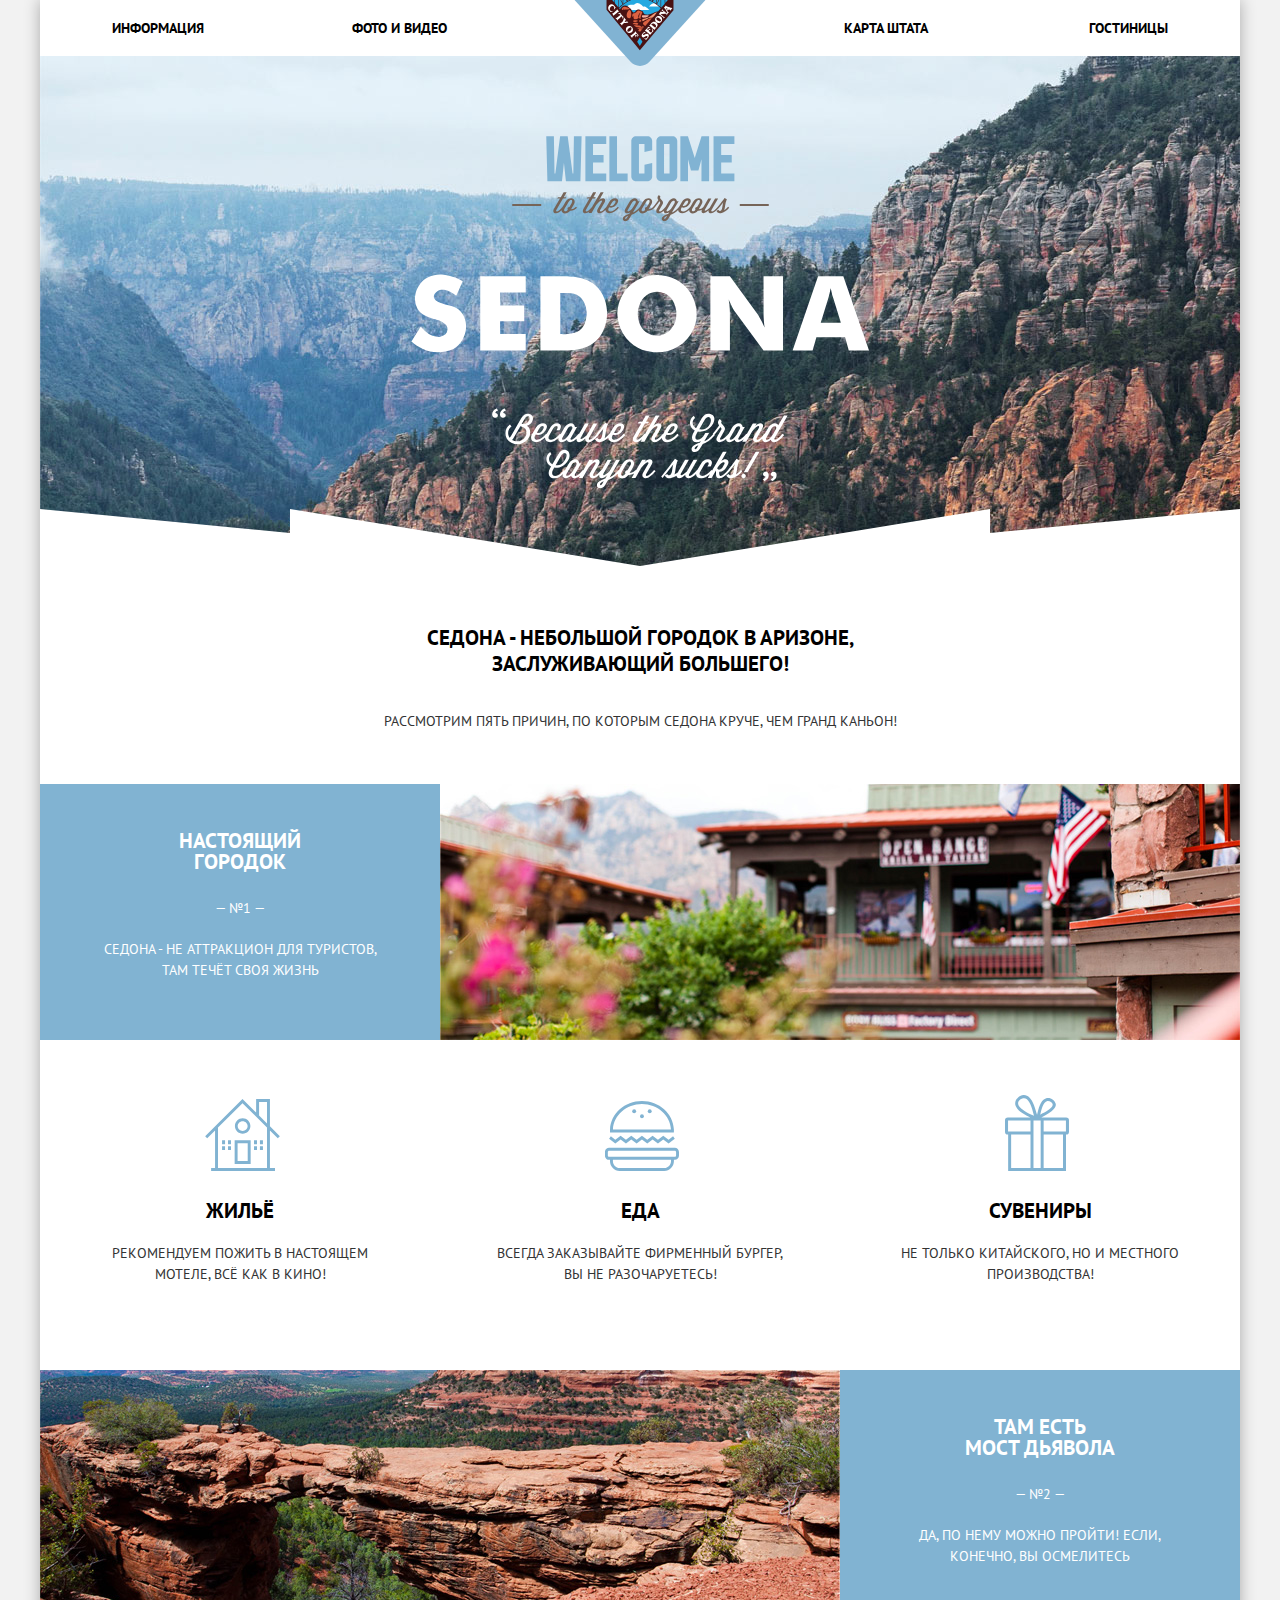
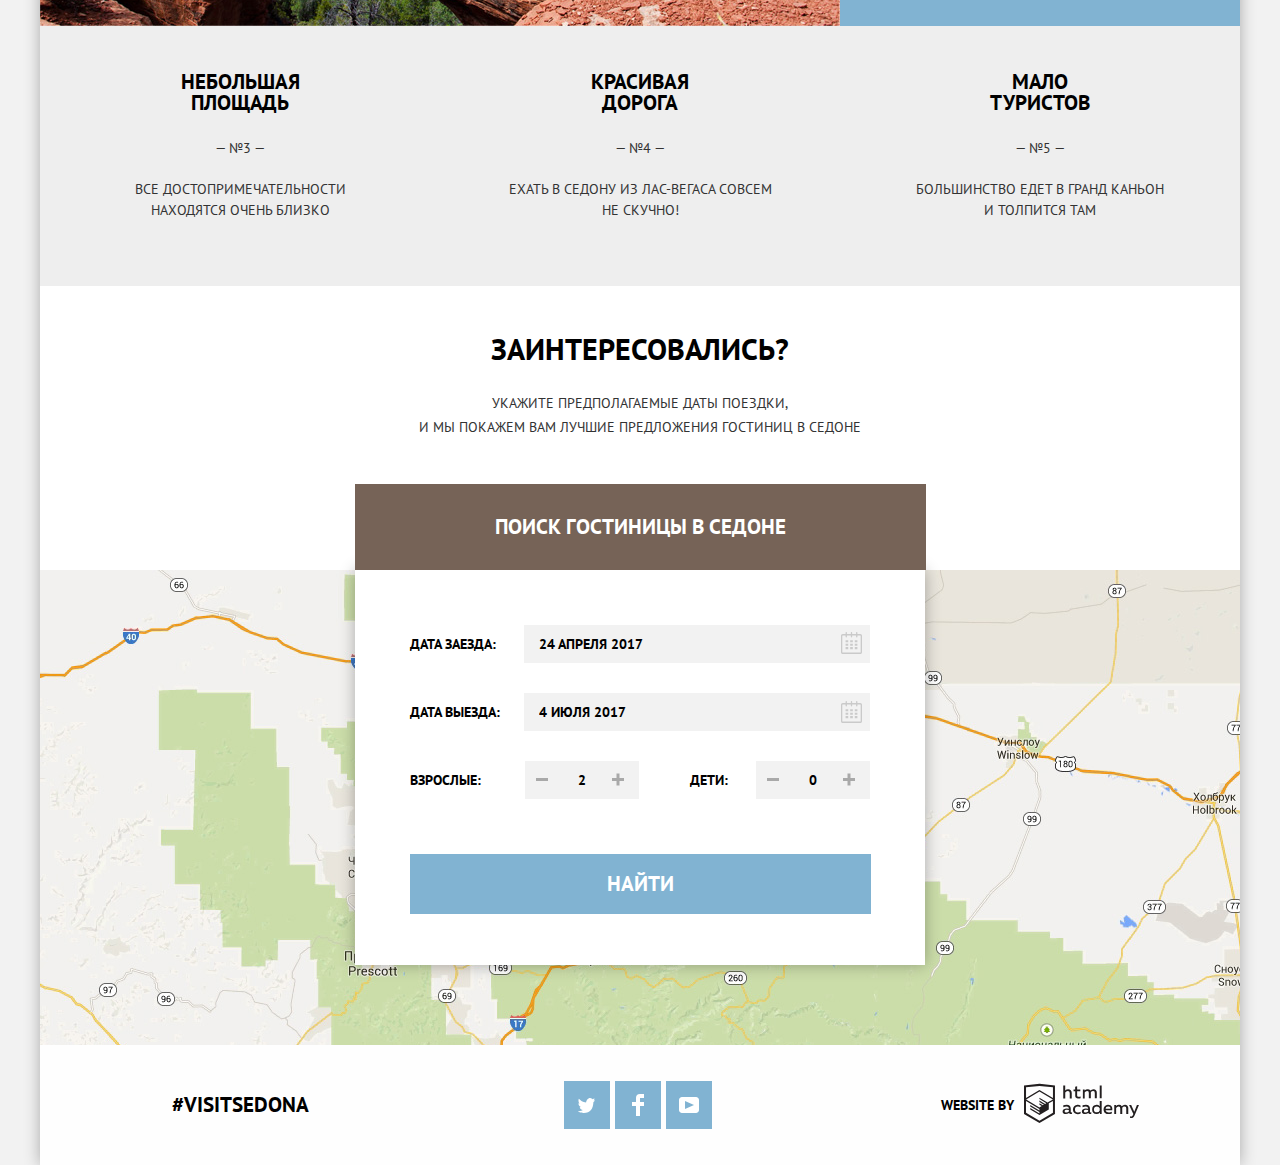
==== commit 55a04161: "20. Основное задание: завершаем вёрстку личного проекта." ====
--- a/index.html
+++ b/index.html
@@ -116,21 +116,21 @@
               <div class="search-form-wrapper guest-wrapper">
                 <label for="adult-guests">Взрослые:</label>
                 <div class ="num-field-wrapper">
-                  <button type="button" class="hotel-guest-number guest-minus">-
+                  <button type="button" class="hotel-guest-number guest-minus">
                     <span class="visually-hidden">Увеличить</span>
                   </button>
                   <input type="text" name="adult-guests" id="adult-guests" value="2" pattern="[0-9]{2}">
-                  <button type="button" class="hotel-guest-number guest-plus">+
+                  <button type="button" class="hotel-guest-number guest-plus">
                     <span class="visually-hidden">Уменьшить</span>
                   </button>
                 </div>
                   <label for="children-guests">Дети:</label>
                   <div class ="num-field-wrapper">
-                    <button type="button" class="hotel-guest-number guest-minus">-
+                    <button type="button" class="hotel-guest-number guest-minus">
                       <span class="visually-hidden">Увеличить</span>
                     </button>
                     <input type="text" name="children-guests" id="children-guests" value="0" pattern="[0-9]{2}">
-                    <button type="button" class="hotel-guest-number guest-plus">+
+                    <button type="button" class="hotel-guest-number guest-plus">
                       <span class="visually-hidden">Уменьшить</span>
                     </button>
                   </div>
--- a/css/style.css
+++ b/css/style.css
@@ -394,8 +394,12 @@
   height: 275px;
 }
 
-.hotel-search-form div {
-  text-align: left;
+.hotel-search-form label {
+  width: 112px;
+}
+
+.hotel-search-form label[for="children-guests"] {
+  padding-left: 49px;
 }
 
 .search-form-wrapper {
@@ -502,14 +506,43 @@
   left: 76px;
 }
 
-.hotel-guest-number:hover {
-  color: #000000;
+.guest-minus::before,
+.guest-plus::before {
+  content: "";
+  width: 12px;
+  height: 3px;
+  position: absolute;
+  z-index: 3;
+  top: 17px;
+  left: 11px;
+  background-color: #a9a9a9;
+}
+
+.guest-plus::after {
+  content: "";
+  width: 12px;
+  height: 3px;
+  position: absolute;
+  z-index: 3;
+  top: 17px;
+  left: 11px;
+  transform: rotate(90deg);
+  background-color: #a9a9a9;
 }
 
 .hotel-guest-number:focus,
 .hotel-guest-number:active {
-  color: #81b3d2;
   outline: none;
+}
+
+.hotel-guest-number:hover::before,
+.hotel-guest-number:hover::after {
+  background-color: #000000;
+}
+
+.hotel-guest-number:focus::before,
+.hotel-guest-number:focus::after {
+  background-color: #80b2d3;
 }
 
 .hotel-search-form button[type="submit"] {
@@ -677,7 +710,7 @@
   display: flex;
   padding-left: 72px;
   padding-right: 72px;
-  padding-top: 25px;
+  padding-top: 27px;
 
   background-image: url(../img/jpg/filter-background.jpg);
   background-color: #8695a0;
@@ -690,6 +723,7 @@
 
 .hotel-filter-form fieldset {
   border: none;
+  padding-bottom: 2px;
 }
 
 .hotel-filter-form legend {
@@ -701,11 +735,12 @@
 .hotels-infrastructure,
 .hotels-accomodation-type {
   width: 140px;
-  margin-left: 30px;
+  margin-left: 0px;
+  padding-left: 0px;
 }
 
 .hotels-infrastructure {
-  margin-right: 71px;
+  margin-right: 111px;
 }
 
 .hotels-accomodation-type {
@@ -713,13 +748,14 @@
 }
 
 .hotels-cost-per-day {
-  width: 320px;
+  width: 325px;
+  padding-right: 0;
 }
 
 .hotels-checkbox-wrapper {
   list-style: none;
   margin: 0;
-  margin-top: 20px;
+  margin-top: 23px;
   padding: 0;
 }
 
@@ -727,23 +763,119 @@
   margin-bottom: 30px;
 }
 
-.hotel-filter-form label {
+.hotel-filter-checkbox {
   position: relative;
-}
-
-.hotel-filter-form label::before {
+  padding-left: 40px;
+}
+
+.hotel-filter-checkbox::before {
   content: "";
   position: absolute;
   top: -3px;
-  left: -40px;
+  left: 0px;
   width: 27px;
   height: 23px;
   background-image: url(../img/svg/checkbox-off.svg);
   background-repeat: no-repeat;
 }
 
-.hotel-filter-form input:checked + label::before {
+.hotel-filter-form input:checked + .hotel-filter-checkbox::before {
   background-image: url(../img/svg/checkbox-on.svg);
+}
+
+.hotels-cost-controls {
+  display: flex;
+  position: relative;
+  margin-top: 5px;
+  width: 317px;
+  min-height: 37px;
+  border: 2px solid #f6f6f6;
+  border-radius: 2px;
+}
+
+.hotels-cost-controls label {
+  padding-left: 65px;
+  padding-top: 8px;
+}
+
+.hotels-cost-controls input[type="text"] {
+  width: 60px;
+  color: #ffffff;
+  background: none;
+  border: none;
+}
+
+.hotels-cost-controls::after {
+  content: "";
+  width: 2px;
+  height: 22px;
+  position: absolute;
+  right: 152px;
+  top: 6px;
+  background-color: #ffffff;
+}
+
+.hotels-range-controls {
+  position: relative;
+  width: 317px;
+  min-height: 23px;
+  margin-top: 20px;
+}
+
+.hotels-range-controls .scale {
+  width: 317px;
+  height: 2px;
+  background: rgba(255, 255, 255, 0.3);
+}
+
+.hotels-range-controls .bar {
+  width: 80%;
+  height: 2px;
+  background: #ffffff;
+}
+
+.range-toggle {
+  box-sizing: content-box;
+  position: absolute;
+  top: -9px;
+  width: 4px;
+  height: 4px;
+  background-color: #ababab;
+  border: 8px solid #ffffff;
+  border-radius: 50%;
+  box-shadow: 0 2px 1px 0 rgba(0, 1, 1, 0.2);
+  cursor: pointer;
+}
+
+.range-toggle-min {
+  left: 0;
+}
+
+.range-toggle-max {
+  left: 80%;
+}
+
+.range-toggle:hover {
+  background-color: #1c4f80;
+}
+
+.hotel-filter-button {
+  margin-left: 85px;
+  margin-top: 10px;
+  padding: 6px 35px;
+  font-size: 14px;
+  line-height: 20px;
+  color: #ffffff;
+  text-transform: uppercase;
+  background-color: transparent;
+  border: 2px solid #ffffff;
+  border-radius: 2px;
+  cursor: pointer;
+}
+
+.hotel-filter-button:hover {
+  color: #000000;
+  background: #ffffff;
 }
 
 .hotel-sorting {
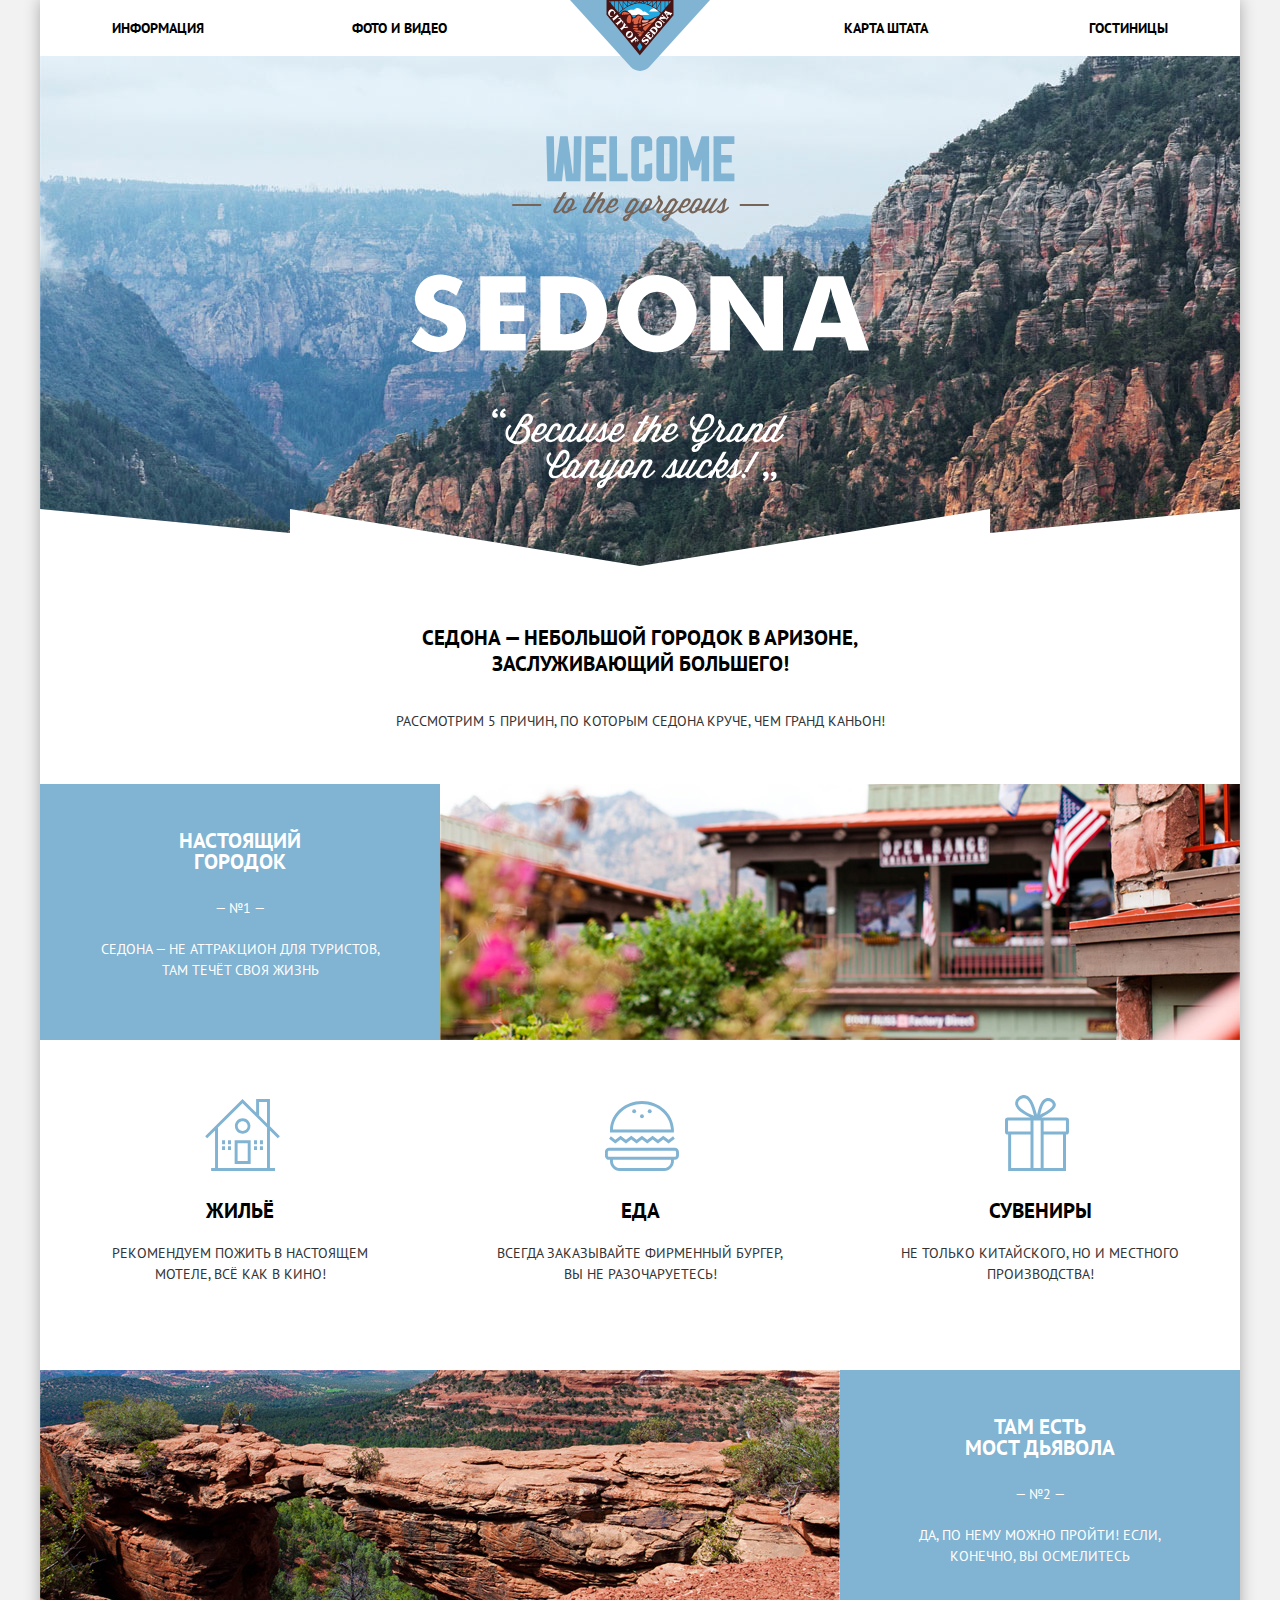
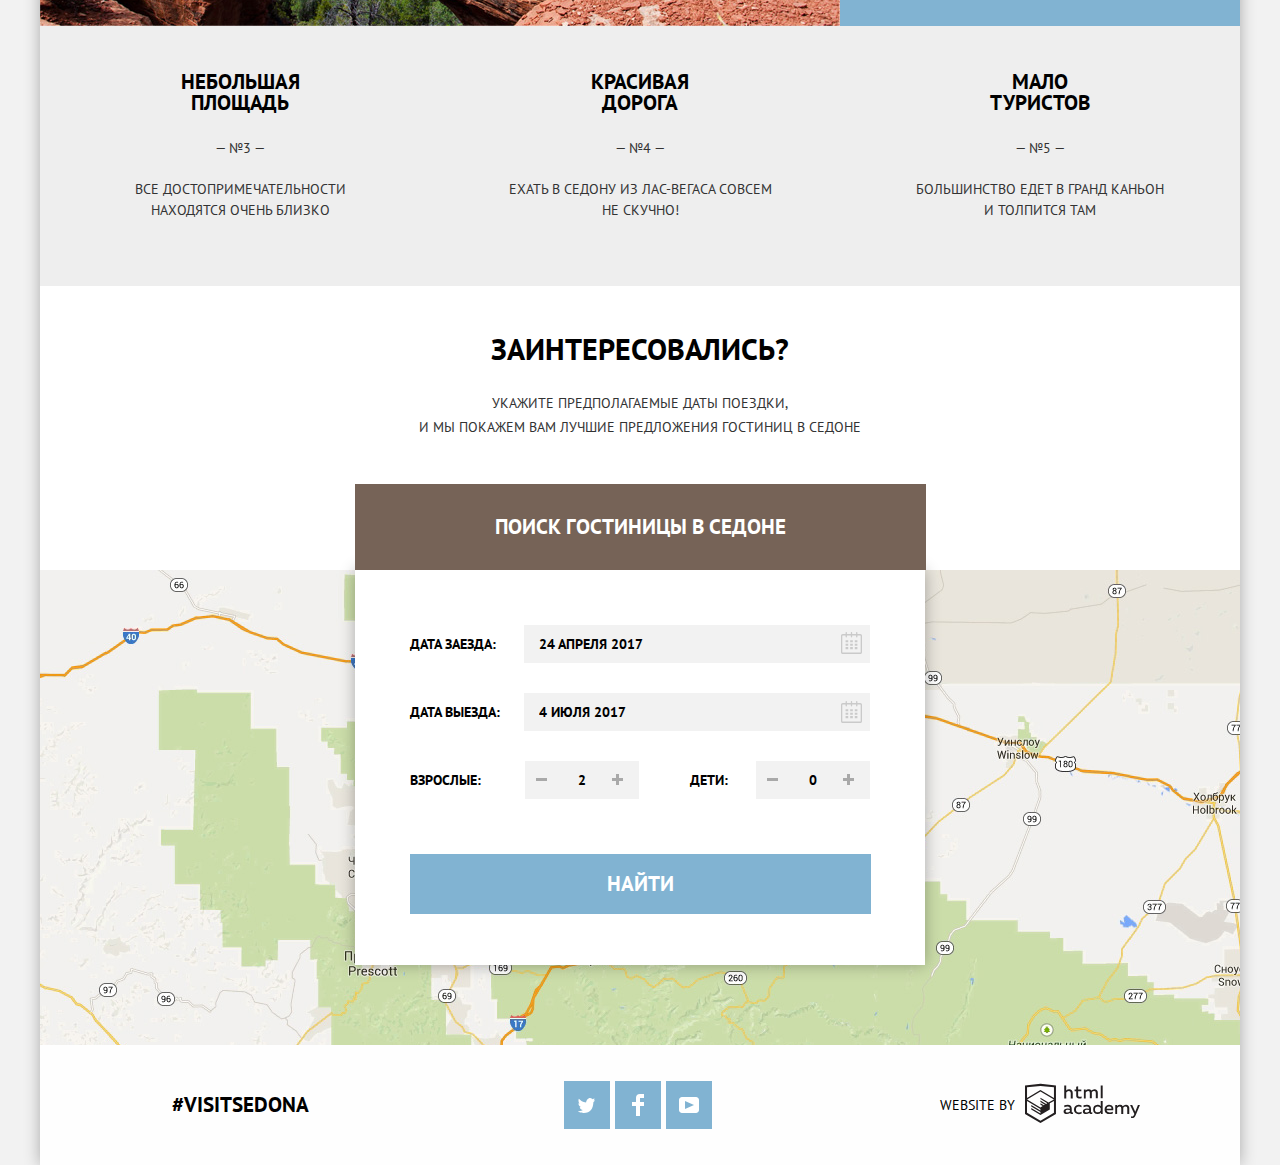
==== commit 606a8120: "Вносит правки по заданию №20" ====
--- a/index.html
+++ b/index.html
@@ -1,18 +1,20 @@
 <!DOCTYPE html>
 <html lang="ru">
-  <head>
-    <meta charset="utf-8">
-    <title>HTML Academy: Седона</title>
-    <link href="https://fonts.googleapis.com/css?family=PT+Sans:400,700&amp;subset=latin,cyrillic" rel="stylesheet">
-    <link href="css/normalize.css" rel="stylesheet">
-    <link href="css/style.css" rel="stylesheet">
-  </head>
-  <body>
-    <div class="container">
-      <header class="main-header">
-        <a class="main-header-logo">
-          <img src="img/svg/logo-sedona.svg" width="140" height="71" alt="Логотип города Седона">
-        </a>
+
+<head>
+  <meta charset="utf-8">
+  <title>HTML Academy: Седона</title>
+  <link href="https://fonts.googleapis.com/css?family=PT+Sans:400,700&amp;subset=latin,cyrillic" rel="stylesheet">
+  <link href="css/normalize.css" rel="stylesheet">
+  <link href="css/style.css" rel="stylesheet">
+</head>
+
+<body>
+  <div class="container">
+    <header class="main-header">
+      <a class="main-header-logo">
+        <img src="img/svg/logo-sedona.svg" width="140" height="71" alt="Логотип города Седона">
+      </a>
       <nav class="main-navigation">
         <ul class="site-navigation">
           <li><a href="#">Информация</a></li>
@@ -27,33 +29,33 @@
         <h1 class="visually-hidden">Город Седона</h1>
         <img src="img/svg/intro-welcome.svg" width="459" height="353" alt="Welcome to the gorgeous Sedona Because the Grand Canyon sucks!">
       </div>
-      <p class="slogan">Седона - небольшой городок в Аризоне, заслуживающий большего!</p>
+      <p class="slogan">Седона &mdash; небольшой городок в Аризоне, заслуживающий большего!</p>
       <section class="advantages">
-        <h2>Рассмотрим пять причин, по которым Седона круче, чем Гранд Каньон!</h2>
+        <h2>Рассмотрим 5 причин, по которым Седона круче, чем Гранд Каньон!</h2>
         <ul class="advantages-list">
           <li class="advantages-item advantage-blue">
             <div class="advantages-content-wrapper">
               <h3>Настоящий городок</h3>
               <span class="advantages-number">— №1 —</span>
-              <p>Седона - не аттракцион для туристов, там&nbsp;течёт своя жизнь</p>
+              <p>Седона &mdash; не аттракцион для туристов, там&nbsp;течёт своя жизнь</p>
             </div>
             <div class="advantages-image-wrapper">
               <img src="img/jpg/real-town.jpg" width="800" height="256" alt="Уютные улочки приглашают прогуляться">
             </div>
-              <ul class="advantages-sublist">
-                <li class="sublist-item sublist-item-accomodation">
-                  <h4>Жильё</h4>
-                  <p>Рекомендуем пожить в настоящем мотеле, всё как в кино!</p>
-                </li>
-                <li class="sublist-item sublist-item-food">
-                  <h4>Еда</h4>
-                  <p>Всегда заказывайте фирменный бургер, вы не разочаруетесь!</p>
-                </li>
-                <li class="sublist-item sublist-item-souvenirs">
-                  <h4>Сувениры</h4>
-                  <p>Не только китайского, но и местного производства!</p>
-                </li>
-              </ul>
+            <ul class="advantages-sublist">
+              <li class="sublist-item sublist-item-accomodation">
+                <h4>Жильё</h4>
+                <p>Рекомендуем пожить в настоящем мотеле, всё как в кино!</p>
+              </li>
+              <li class="sublist-item sublist-item-food">
+                <h4>Еда</h4>
+                <p>Всегда заказывайте фирменный бургер, вы не разочаруетесь!</p>
+              </li>
+              <li class="sublist-item sublist-item-souvenirs">
+                <h4>Сувениры</h4>
+                <p>Не только китайского, но и местного производства!</p>
+              </li>
+            </ul>
           </li>
           <li class="advantages-item advantage-blue">
             <div class="advantages-image-wrapper">
@@ -92,30 +94,32 @@
             <h2 class="visually-hidden">Поиск гостиницы в Седоне</h2>
             <form class="hotel-search-form" action="https://echo.htmlacademy.ru" method="get">
               <div class="search-form-wrapper date-wrapper">
-              <label for="arrival-date">Дата заезда:</label>
+                <label for="arrival-date">Дата заезда:</label>
                 <input type="text" name="arrival-date" id="arrival-date" value="24 апреля 2017">
-              <button type="button" class="calendar-button">
-                <svg xmlns="http://www.w3.org/2000/svg" width="21" height="22" viewBox="0 0 21 22">
-                  <path d="M19.251 2.025h-2.845V.648c0-.381-.294-.689-.656-.689-.363 0-.656.308-.656.689v1.377h-3.938V.648c0-.381-.294-.689-.655-.689-.363 0-.657.308-.657.689v1.377H5.906V.648c0-.381-.294-.689-.656-.689-.363 0-.657.308-.657.689v1.377H1.75C.784 2.025 0 2.847 0 3.862v16.302C0 21.179.784 22 1.75 22h17.501c.966 0 1.749-.821 1.749-1.836V3.862c0-1.015-.783-1.837-1.749-1.837zm.437 18.139a.448.448 0 0 1-.437.459H1.75a.45.45 0 0 1-.438-.459V3.862a.45.45 0 0 1 .438-.459h2.844v1.378c0 .381.294.689.657.689.362 0 .656-.308.656-.689V3.403h3.938v1.378c0 .381.294.689.657.689.361 0 .655-.308.655-.689V3.403h3.938v1.378c0 .381.293.689.656.689.362 0 .656-.308.656-.689V3.403h2.845c.241 0 .437.206.437.459v16.302z"/>
-                  <path d="M4.594 8.225h2.625v2.066H4.594zM4.594 11.668h2.625v2.067H4.594zM4.594 15.112h2.625v2.066H4.594zM9.188 15.112h2.625v2.066H9.188zM9.188 11.668h2.625v2.067H9.188zM9.188 8.225h2.625v2.066H9.188zM13.781 15.112h2.625v2.066h-2.625zM13.781 11.668h2.625v2.067h-2.625zM13.781 8.225h2.625v2.066h-2.625z" fill="#cacaca"/>
-                </svg>
-                <span class="visually-hidden">Выбор даты заезда</span>
-              </button>
-            </div>
-            <div class="search-form-wrapper date-wrapper">
-              <label for="departure-date">Дата выезда:</label>
+                <button type="button" class="calendar-button">
+                  <svg xmlns="http://www.w3.org/2000/svg" width="21" height="22" viewBox="0 0 21 22">
+                    <path d="M19.251 2.025h-2.845V.648c0-.381-.294-.689-.656-.689-.363 0-.656.308-.656.689v1.377h-3.938V.648c0-.381-.294-.689-.655-.689-.363 0-.657.308-.657.689v1.377H5.906V.648c0-.381-.294-.689-.656-.689-.363 0-.657.308-.657.689v1.377H1.75C.784 2.025 0 2.847 0 3.862v16.302C0 21.179.784 22 1.75 22h17.501c.966 0 1.749-.821 1.749-1.836V3.862c0-1.015-.783-1.837-1.749-1.837zm.437 18.139a.448.448 0 0 1-.437.459H1.75a.45.45 0 0 1-.438-.459V3.862a.45.45 0 0 1 .438-.459h2.844v1.378c0 .381.294.689.657.689.362 0 .656-.308.656-.689V3.403h3.938v1.378c0 .381.294.689.657.689.361 0 .655-.308.655-.689V3.403h3.938v1.378c0 .381.293.689.656.689.362 0 .656-.308.656-.689V3.403h2.845c.241 0 .437.206.437.459v16.302z" />
+                    <path d="M4.594 8.225h2.625v2.066H4.594zM4.594 11.668h2.625v2.067H4.594zM4.594 15.112h2.625v2.066H4.594zM9.188 15.112h2.625v2.066H9.188zM9.188 11.668h2.625v2.067H9.188zM9.188 8.225h2.625v2.066H9.188zM13.781 15.112h2.625v2.066h-2.625zM13.781 11.668h2.625v2.067h-2.625zM13.781 8.225h2.625v2.066h-2.625z"
+                      fill="#cacaca" />
+                  </svg>
+                  <span class="visually-hidden">Выбор даты заезда</span>
+                </button>
+              </div>
+              <div class="search-form-wrapper date-wrapper">
+                <label for="departure-date">Дата выезда:</label>
                 <input type="text" name="departure-date" id="departure-date" value="4 июля 2017">
-              <button type="button" class="calendar-button">
-                <svg xmlns="http://www.w3.org/2000/svg" width="21" height="22" viewBox="0 0 21 22">
-                  <path d="M19.251 2.025h-2.845V.648c0-.381-.294-.689-.656-.689-.363 0-.656.308-.656.689v1.377h-3.938V.648c0-.381-.294-.689-.655-.689-.363 0-.657.308-.657.689v1.377H5.906V.648c0-.381-.294-.689-.656-.689-.363 0-.657.308-.657.689v1.377H1.75C.784 2.025 0 2.847 0 3.862v16.302C0 21.179.784 22 1.75 22h17.501c.966 0 1.749-.821 1.749-1.836V3.862c0-1.015-.783-1.837-1.749-1.837zm.437 18.139a.448.448 0 0 1-.437.459H1.75a.45.45 0 0 1-.438-.459V3.862a.45.45 0 0 1 .438-.459h2.844v1.378c0 .381.294.689.657.689.362 0 .656-.308.656-.689V3.403h3.938v1.378c0 .381.294.689.657.689.361 0 .655-.308.655-.689V3.403h3.938v1.378c0 .381.293.689.656.689.362 0 .656-.308.656-.689V3.403h2.845c.241 0 .437.206.437.459v16.302z"/>
-                  <path d="M4.594 8.225h2.625v2.066H4.594zM4.594 11.668h2.625v2.067H4.594zM4.594 15.112h2.625v2.066H4.594zM9.188 15.112h2.625v2.066H9.188zM9.188 11.668h2.625v2.067H9.188zM9.188 8.225h2.625v2.066H9.188zM13.781 15.112h2.625v2.066h-2.625zM13.781 11.668h2.625v2.067h-2.625zM13.781 8.225h2.625v2.066h-2.625z" fill="#cacaca"/>
-                </svg>
-                <span class="visually-hidden">Выбор даты выезда</span>
-              </button>
-            </div>
+                <button type="button" class="calendar-button">
+                  <svg xmlns="http://www.w3.org/2000/svg" width="21" height="22" viewBox="0 0 21 22">
+                    <path d="M19.251 2.025h-2.845V.648c0-.381-.294-.689-.656-.689-.363 0-.656.308-.656.689v1.377h-3.938V.648c0-.381-.294-.689-.655-.689-.363 0-.657.308-.657.689v1.377H5.906V.648c0-.381-.294-.689-.656-.689-.363 0-.657.308-.657.689v1.377H1.75C.784 2.025 0 2.847 0 3.862v16.302C0 21.179.784 22 1.75 22h17.501c.966 0 1.749-.821 1.749-1.836V3.862c0-1.015-.783-1.837-1.749-1.837zm.437 18.139a.448.448 0 0 1-.437.459H1.75a.45.45 0 0 1-.438-.459V3.862a.45.45 0 0 1 .438-.459h2.844v1.378c0 .381.294.689.657.689.362 0 .656-.308.656-.689V3.403h3.938v1.378c0 .381.294.689.657.689.361 0 .655-.308.655-.689V3.403h3.938v1.378c0 .381.293.689.656.689.362 0 .656-.308.656-.689V3.403h2.845c.241 0 .437.206.437.459v16.302z" />
+                    <path d="M4.594 8.225h2.625v2.066H4.594zM4.594 11.668h2.625v2.067H4.594zM4.594 15.112h2.625v2.066H4.594zM9.188 15.112h2.625v2.066H9.188zM9.188 11.668h2.625v2.067H9.188zM9.188 8.225h2.625v2.066H9.188zM13.781 15.112h2.625v2.066h-2.625zM13.781 11.668h2.625v2.067h-2.625zM13.781 8.225h2.625v2.066h-2.625z"
+                      fill="#cacaca" />
+                  </svg>
+                  <span class="visually-hidden">Выбор даты выезда</span>
+                </button>
+              </div>
               <div class="search-form-wrapper guest-wrapper">
                 <label for="adult-guests">Взрослые:</label>
-                <div class ="num-field-wrapper">
+                <div class="num-field-wrapper">
                   <button type="button" class="hotel-guest-number guest-minus">
                     <span class="visually-hidden">Увеличить</span>
                   </button>
@@ -124,23 +128,23 @@
                     <span class="visually-hidden">Уменьшить</span>
                   </button>
                 </div>
-                  <label for="children-guests">Дети:</label>
-                  <div class ="num-field-wrapper">
-                    <button type="button" class="hotel-guest-number guest-minus">
-                      <span class="visually-hidden">Увеличить</span>
-                    </button>
-                    <input type="text" name="children-guests" id="children-guests" value="0" pattern="[0-9]{2}">
-                    <button type="button" class="hotel-guest-number guest-plus">
-                      <span class="visually-hidden">Уменьшить</span>
-                    </button>
-                  </div>
+                <label for="children-guests">Дети:</label>
+                <div class="num-field-wrapper">
+                  <button type="button" class="hotel-guest-number guest-minus">
+                    <span class="visually-hidden">Увеличить</span>
+                  </button>
+                  <input type="text" name="children-guests" id="children-guests" value="0" pattern="[0-9]{2}">
+                  <button type="button" class="hotel-guest-number guest-plus">
+                    <span class="visually-hidden">Уменьшить</span>
+                  </button>
+                </div>
               </div>
               <button type="submit">Найти</button>
             </form>
           </section>
-        <!-- Всплывающее окно поиска гостиницы - конец блока -->
+          <!-- Всплывающее окно поиска гостиницы - конец блока -->
         </div>
-    </div>
+      </div>
     </main>
     <footer class="main-footer">
       <div class="footer-wrapper">
@@ -155,16 +159,18 @@
       </div>
       <div class="footer-wrapper">
         <p class="footer-copyright">
-          <b>Website by</b>
+          <span>Website by</span>
           <a href="https://htmlacademy.ru/intensive/htmlcss" class="academy-logo">
             <svg id="Layer_1" data-name="Layer 1" xmlns="http://www.w3.org/2000/svg" viewBox="0 0 108.08 36.85">
               <title>logo-htmlacademy-small1</title>
-              <path d="M44.61,26.88a2,2,0,0,0,.55-0.1v1.33a3.25,3.25,0,0,1-1.18.21,1.67,1.67,0,0,1-1.67-1,4.84,4.84,0,0,1-3.14,1.08c-1.51,0-2.91-.83-2.91-2.55,0-2.13,2-2.79,3.71-2.79a11.08,11.08,0,0,1,2.17.25v-0.3c0-1-.76-1.77-2.19-1.77a7.42,7.42,0,0,0-3,.64v-1.7a10.21,10.21,0,0,1,3.19-.55c2.36,0,3.81,1.12,3.81,3.65v3a0.54,0.54,0,0,0,.49.59h0.17Zm-6.44-1.13A1.35,1.35,0,0,0,39.63,27h0.11a3.39,3.39,0,0,0,2.41-1V24.58a9.72,9.72,0,0,0-1.81-.21c-1,0-2.16.33-2.16,1.38h0Zm12.36-6.11a5,5,0,0,1,2.57.64V22a4.08,4.08,0,0,0-2.3-.7,2.75,2.75,0,1,0,0,5.49,5,5,0,0,0,2.43-.64v1.71a6.27,6.27,0,0,1-2.76.57A4.21,4.21,0,0,1,46,24.51q0-.21,0-0.41a4.32,4.32,0,0,1,4.18-4.46h0.38Zm12.17,7.24a2,2,0,0,0,.55-0.1v1.33a3.25,3.25,0,0,1-1.18.21,1.67,1.67,0,0,1-1.67-1,4.84,4.84,0,0,1-3.14,1.08c-1.51,0-2.91-.83-2.91-2.55,0-2.13,2-2.79,3.71-2.79a11.08,11.08,0,0,1,2.17.25v-0.3c0-1-.76-1.77-2.19-1.77a7.42,7.42,0,0,0-3,.64v-1.7a10.21,10.21,0,0,1,3.19-.55c2.36,0,3.81,1.12,3.81,3.65v3a0.54,0.54,0,0,0,.49.59h0.17Zm-6.44-1.13A1.35,1.35,0,0,0,57.73,27h0.11a3.39,3.39,0,0,0,2.41-1V24.58a9.72,9.72,0,0,0-1.81-.21c-1.06,0-2.16.33-2.16,1.38h0ZM73,16V28.2H71.35V26.88a3.88,3.88,0,0,1-3.19,1.54,4.4,4.4,0,0,1,0-8.78,3.81,3.81,0,0,1,3,1.3V16H73Zm-4.53,5.22a2.76,2.76,0,1,0,0,5.52A2.86,2.86,0,0,0,71.15,25V23A2.91,2.91,0,0,0,68.49,21.27ZM79,19.64c3.31,0,4.46,2.68,3.92,5.09H76.7c0.21,1.5,1.67,2.11,3.19,2.11a6.11,6.11,0,0,0,2.64-.59v1.6a7.14,7.14,0,0,1-3,.57C77,28.42,74.78,27,74.78,24a4.18,4.18,0,0,1,4-4.39H79Zm0.09,1.54a2.28,2.28,0,0,0-2.44,2.1v0.06H81.3A2,2,0,0,0,79.13,21.18Zm5.73,7V19.87h1.65v1a3.81,3.81,0,0,1,2.78-1.27A2.86,2.86,0,0,1,91.89,21a4.12,4.12,0,0,1,2.91-1.33A3.06,3.06,0,0,1,98,23V28.2h-1.9V23.05a1.59,1.59,0,0,0-1.42-1.75H94.42a2.8,2.8,0,0,0-2.07,1.12V28.2h-1.9V23.05A1.59,1.59,0,0,0,89,21.31H88.8a3,3,0,0,0-2.21,1.29v5.63H84.86Zm21.31-8.33h1.9l-3.91,9.46c-0.9,2.17-2.09,2.86-3.35,2.86a4.76,4.76,0,0,1-1.1-.14V30.46a2.86,2.86,0,0,0,.85.12c0.9,0,1.58-.64,2.07-1.9l0.17-.42-4-8.4h2l2.86,6.29ZM38.73,1.46V6.22a3.81,3.81,0,0,1,2.7-1.14,3.25,3.25,0,0,1,3.44,3.4v5.15H43V8.72a1.81,1.81,0,0,0-1.61-2h-0.3a2.93,2.93,0,0,0-2.32,1.39v5.52h-1.9V1.46h1.9ZM49.94,2.31v3h3V6.91h-3v3.81c0,1.1.5,1.46,1.58,1.46a4.49,4.49,0,0,0,1.69-.33v1.6A6.8,6.8,0,0,1,51,13.8a2.55,2.55,0,0,1-2.86-2.74V6.89H46.58V5.26h1.5V2.74Zm5.4,11.31V5.28H57v1A3.81,3.81,0,0,1,59.77,5a2.86,2.86,0,0,1,2.6,1.33A4.12,4.12,0,0,1,65.28,5,3.06,3.06,0,0,1,68.44,8.4v5.21h-1.9V8.46a1.59,1.59,0,0,0-1.42-1.75H64.89a2.8,2.8,0,0,0-2.07,1.12v5.78h-1.9V8.46A1.59,1.59,0,0,0,59.5,6.71H59.27A3,3,0,0,0,57.06,8v5.63H55.34ZM71.17,1.45H73V13.6H71.17V1.45ZM14.71,0H14.55L0,1.54V28.21l14.55,8.66,14.55-8.66V1.54Zm12.5,27.1L14.55,34.64,1.9,27.12V16.18l12.59,7.5V25L5.86,19.9v1.31l8.68,5.21v1.39L5.87,22.65V24l8.68,5.21,8.75-5.24V18.31L27.2,16V27.12Zm0-12.53-3.48,2-1.6,1L14.51,13v1.31L21,18.23H21l-0.14.09-1,.54-5.37-3.2V17l4.24,2.52-1,.67-3.2-1.9v1.31l2.1,1.24L14.5,22.1,2,14.65,14.51,7.11Zm0-1.32L14.49,5.76,1.91,13.25v-10L14.56,1.92,27.21,3.25v10h0Z" transform="translate(0 -0.02)" fill="#231f20"/>
+              <path d="M44.61,26.88a2,2,0,0,0,.55-0.1v1.33a3.25,3.25,0,0,1-1.18.21,1.67,1.67,0,0,1-1.67-1,4.84,4.84,0,0,1-3.14,1.08c-1.51,0-2.91-.83-2.91-2.55,0-2.13,2-2.79,3.71-2.79a11.08,11.08,0,0,1,2.17.25v-0.3c0-1-.76-1.77-2.19-1.77a7.42,7.42,0,0,0-3,.64v-1.7a10.21,10.21,0,0,1,3.19-.55c2.36,0,3.81,1.12,3.81,3.65v3a0.54,0.54,0,0,0,.49.59h0.17Zm-6.44-1.13A1.35,1.35,0,0,0,39.63,27h0.11a3.39,3.39,0,0,0,2.41-1V24.58a9.72,9.72,0,0,0-1.81-.21c-1,0-2.16.33-2.16,1.38h0Zm12.36-6.11a5,5,0,0,1,2.57.64V22a4.08,4.08,0,0,0-2.3-.7,2.75,2.75,0,1,0,0,5.49,5,5,0,0,0,2.43-.64v1.71a6.27,6.27,0,0,1-2.76.57A4.21,4.21,0,0,1,46,24.51q0-.21,0-0.41a4.32,4.32,0,0,1,4.18-4.46h0.38Zm12.17,7.24a2,2,0,0,0,.55-0.1v1.33a3.25,3.25,0,0,1-1.18.21,1.67,1.67,0,0,1-1.67-1,4.84,4.84,0,0,1-3.14,1.08c-1.51,0-2.91-.83-2.91-2.55,0-2.13,2-2.79,3.71-2.79a11.08,11.08,0,0,1,2.17.25v-0.3c0-1-.76-1.77-2.19-1.77a7.42,7.42,0,0,0-3,.64v-1.7a10.21,10.21,0,0,1,3.19-.55c2.36,0,3.81,1.12,3.81,3.65v3a0.54,0.54,0,0,0,.49.59h0.17Zm-6.44-1.13A1.35,1.35,0,0,0,57.73,27h0.11a3.39,3.39,0,0,0,2.41-1V24.58a9.72,9.72,0,0,0-1.81-.21c-1.06,0-2.16.33-2.16,1.38h0ZM73,16V28.2H71.35V26.88a3.88,3.88,0,0,1-3.19,1.54,4.4,4.4,0,0,1,0-8.78,3.81,3.81,0,0,1,3,1.3V16H73Zm-4.53,5.22a2.76,2.76,0,1,0,0,5.52A2.86,2.86,0,0,0,71.15,25V23A2.91,2.91,0,0,0,68.49,21.27ZM79,19.64c3.31,0,4.46,2.68,3.92,5.09H76.7c0.21,1.5,1.67,2.11,3.19,2.11a6.11,6.11,0,0,0,2.64-.59v1.6a7.14,7.14,0,0,1-3,.57C77,28.42,74.78,27,74.78,24a4.18,4.18,0,0,1,4-4.39H79Zm0.09,1.54a2.28,2.28,0,0,0-2.44,2.1v0.06H81.3A2,2,0,0,0,79.13,21.18Zm5.73,7V19.87h1.65v1a3.81,3.81,0,0,1,2.78-1.27A2.86,2.86,0,0,1,91.89,21a4.12,4.12,0,0,1,2.91-1.33A3.06,3.06,0,0,1,98,23V28.2h-1.9V23.05a1.59,1.59,0,0,0-1.42-1.75H94.42a2.8,2.8,0,0,0-2.07,1.12V28.2h-1.9V23.05A1.59,1.59,0,0,0,89,21.31H88.8a3,3,0,0,0-2.21,1.29v5.63H84.86Zm21.31-8.33h1.9l-3.91,9.46c-0.9,2.17-2.09,2.86-3.35,2.86a4.76,4.76,0,0,1-1.1-.14V30.46a2.86,2.86,0,0,0,.85.12c0.9,0,1.58-.64,2.07-1.9l0.17-.42-4-8.4h2l2.86,6.29ZM38.73,1.46V6.22a3.81,3.81,0,0,1,2.7-1.14,3.25,3.25,0,0,1,3.44,3.4v5.15H43V8.72a1.81,1.81,0,0,0-1.61-2h-0.3a2.93,2.93,0,0,0-2.32,1.39v5.52h-1.9V1.46h1.9ZM49.94,2.31v3h3V6.91h-3v3.81c0,1.1.5,1.46,1.58,1.46a4.49,4.49,0,0,0,1.69-.33v1.6A6.8,6.8,0,0,1,51,13.8a2.55,2.55,0,0,1-2.86-2.74V6.89H46.58V5.26h1.5V2.74Zm5.4,11.31V5.28H57v1A3.81,3.81,0,0,1,59.77,5a2.86,2.86,0,0,1,2.6,1.33A4.12,4.12,0,0,1,65.28,5,3.06,3.06,0,0,1,68.44,8.4v5.21h-1.9V8.46a1.59,1.59,0,0,0-1.42-1.75H64.89a2.8,2.8,0,0,0-2.07,1.12v5.78h-1.9V8.46A1.59,1.59,0,0,0,59.5,6.71H59.27A3,3,0,0,0,57.06,8v5.63H55.34ZM71.17,1.45H73V13.6H71.17V1.45ZM14.71,0H14.55L0,1.54V28.21l14.55,8.66,14.55-8.66V1.54Zm12.5,27.1L14.55,34.64,1.9,27.12V16.18l12.59,7.5V25L5.86,19.9v1.31l8.68,5.21v1.39L5.87,22.65V24l8.68,5.21,8.75-5.24V18.31L27.2,16V27.12Zm0-12.53-3.48,2-1.6,1L14.51,13v1.31L21,18.23H21l-0.14.09-1,.54-5.37-3.2V17l4.24,2.52-1,.67-3.2-1.9v1.31l2.1,1.24L14.5,22.1,2,14.65,14.51,7.11Zm0-1.32L14.49,5.76,1.91,13.25v-10L14.56,1.92,27.21,3.25v10h0Z"
+                transform="translate(0 -0.02)" fill="#231f20" />
             </svg>
           </a>
         </p>
       </div>
-      </footer>
-    </div>
-  </body>
+    </footer>
+  </div>
+</body>
+
 </html>
--- a/css/style.css
+++ b/css/style.css
@@ -11,15 +11,12 @@
 body {
   margin: 0;
   padding: 0;
-
   font-family: "PT Sans", Arial, sans-serif;
   font-size: 14px;
   font-weight: 400;
   color: #000000;
   text-transform: uppercase;
-
   background-color: #f2f2f2;
-
 }
 
 a {
@@ -38,14 +35,12 @@
 .main-header-logo {
   position: absolute;
   right: 530px;
-  top: -5px;
 }
 
 .container {
   width: 1200px;
   margin: 0 auto;
   box-shadow: 0px 0px 15px 0px rgba(0, 0, 0, 0.3);
-
   background-color: #ffffff;
 }
 
@@ -54,7 +49,6 @@
   font-weight: 700;
   line-height: 26px;
   color: #000000;
-
   background-color: #ffffff;
 }
 
@@ -121,14 +115,13 @@
 }
 
 .intro {
- min-height: 510px;
- text-align: center;
- padding-top: 80px;
-
- background-color: #8695a0;
- background-image: url(../img/svg/intro-mask.svg), url(../img/jpg/sedona-overview.jpg);
- background-position: left 50% bottom, 0px -56px;
- background-repeat: no-repeat;
+  min-height: 510px;
+  text-align: center;
+  padding-top: 80px;
+  background-color: #8695a0;
+  background-image: url(../img/svg/intro-mask.svg), url(../img/jpg/sedona-overview.jpg);
+  background-position: left 50% bottom, 0px -56px;
+  background-repeat: no-repeat;
 }
 
 .slogan {
@@ -149,14 +142,13 @@
 .advantages-list {
   display: flex;
   flex-wrap: wrap;
-
   margin: 0;
   margin-top: 50px;
   padding: 0;
 }
 
 .advantages-item:nth-child(1),
-.advantages-item:nth-child(2){
+.advantages-item:nth-child(2) {
   display: flex;
   flex-wrap: wrap;
 }
@@ -242,10 +234,8 @@
 
 .advantages-sublist {
   display: flex;
-
   padding: 0;
   list-style: none;
-
   background-color: #ffffff;
 }
 
@@ -314,7 +304,6 @@
   width: 400px;
   min-height: 260px;
   padding-top: 45px;
-
   background-color: #eeeeee;
 }
 
@@ -358,7 +347,6 @@
   text-transform: uppercase;
   padding: 31px 140px;
   margin-top: 35px;
-
   background-color: #766357;
   border: none;
 }
@@ -369,9 +357,9 @@
 
 .search-open-button:focus,
 .search-open-button:active {
- color: rgba(255, 255, 255, 0.3);
- background-color: #503e33;
- outline: none;
+  color: rgba(255, 255, 255, 0.3);
+  background-color: #503e33;
+  outline: none;
 }
 
 .modal-search-form {
@@ -509,7 +497,7 @@
 .guest-minus::before,
 .guest-plus::before {
   content: "";
-  width: 12px;
+  width: 11px;
   height: 3px;
   position: absolute;
   z-index: 3;
@@ -520,7 +508,7 @@
 
 .guest-plus::after {
   content: "";
-  width: 12px;
+  width: 11px;
   height: 3px;
   position: absolute;
   z-index: 3;
@@ -548,11 +536,11 @@
 .hotel-search-form button[type="submit"] {
   padding-left: 197px;
   padding-right: 197px;
-  padding-top:17px;
+  padding-top: 17px;
   padding-bottom: 17px;
   margin-top: 55px;
-  font-size:21px;
-  line-height:26px;
+  font-size: 21px;
+  line-height: 26px;
   font-weight: 700;
   text-transform: uppercase;
   color: white;
@@ -584,7 +572,6 @@
   align-items: center;
   padding-top: 24px;
   padding-bottom: 24px;
-
   background-color: rgba(254, 254, 254, 0.9);
 }
 
@@ -684,7 +671,7 @@
   align-items: center;
 }
 
-.footer-copyright b {
+.footer-copyright span {
   margin-right: 10px;
 }
 
@@ -703,7 +690,6 @@
 }
 
 /* Стили для внутренней страницы - начало */
-
 .hotel-filter-form {
   width: 1200px;
   min-height: 215px;
@@ -711,7 +697,6 @@
   padding-left: 72px;
   padding-right: 72px;
   padding-top: 27px;
-
   background-image: url(../img/jpg/filter-background.jpg);
   background-color: #8695a0;
   background-position: center -60px;
@@ -779,7 +764,7 @@
   background-repeat: no-repeat;
 }
 
-.hotel-filter-form input:checked + .hotel-filter-checkbox::before {
+.hotel-filter-form input:checked+.hotel-filter-checkbox::before {
   background-image: url(../img/svg/checkbox-on.svg);
 }
 
@@ -856,7 +841,7 @@
 }
 
 .range-toggle:hover {
-  background-color: #1c4f80;
+  transform: scale(1.1);
 }
 
 .hotel-filter-button {
@@ -888,7 +873,7 @@
   padding-top: 30px;
   padding-bottom: 30px;
   font-size: 12px;
-  line-height:18px;
+  line-height: 18px;
 }
 
 .sorting-found-counter {
@@ -937,7 +922,7 @@
 }
 
 .hotel-sorting-button path:hover {
- fill: #000000;
+  fill: #000000;
 }
 
 .hotel-sorting-button path:focus,
@@ -1021,7 +1006,6 @@
   padding-top: 6px;
   padding-bottom: 5px;
   margin-right: 8px;
-
   background-color: #81b3d2;
 }
 
@@ -1043,7 +1027,6 @@
   padding-right: 16px;
   padding-top: 6px;
   padding-bottom: 5px;
-
   background-color: #766357;
 }
 
@@ -1059,10 +1042,10 @@
 }
 
 .hotels-rating-stars {
- height: 17px;
- background-image: url(../img/svg/star.svg);
- background-repeat: space;
- margin-bottom: 45px;
+  height: 17px;
+  background-image: url(../img/svg/star.svg);
+  background-repeat: space;
+  margin-bottom: 45px;
 }
 
 .rating-amara-resort {
@@ -1089,7 +1072,6 @@
   padding-top: 5px;
   padding-bottom: 5px;
   margin: 0;
-
   background-color: #f2f2f2;
 }
 
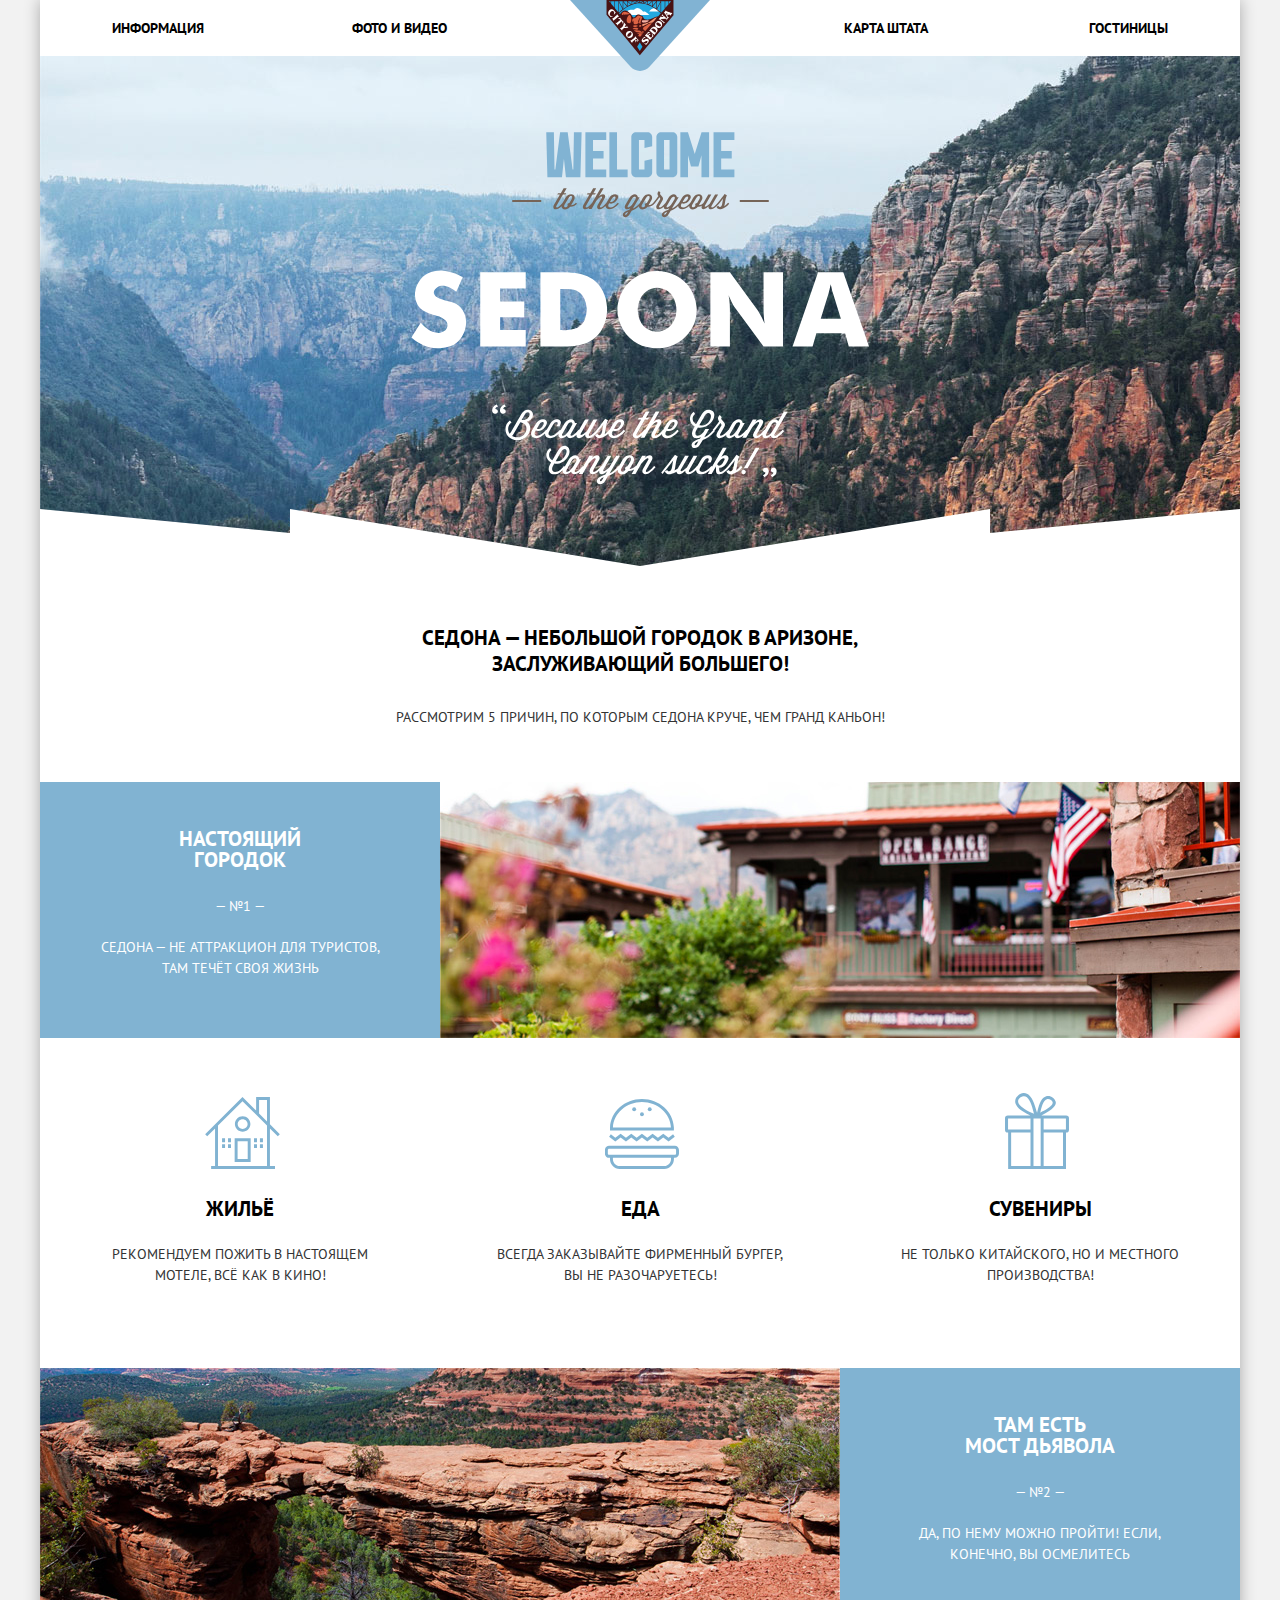
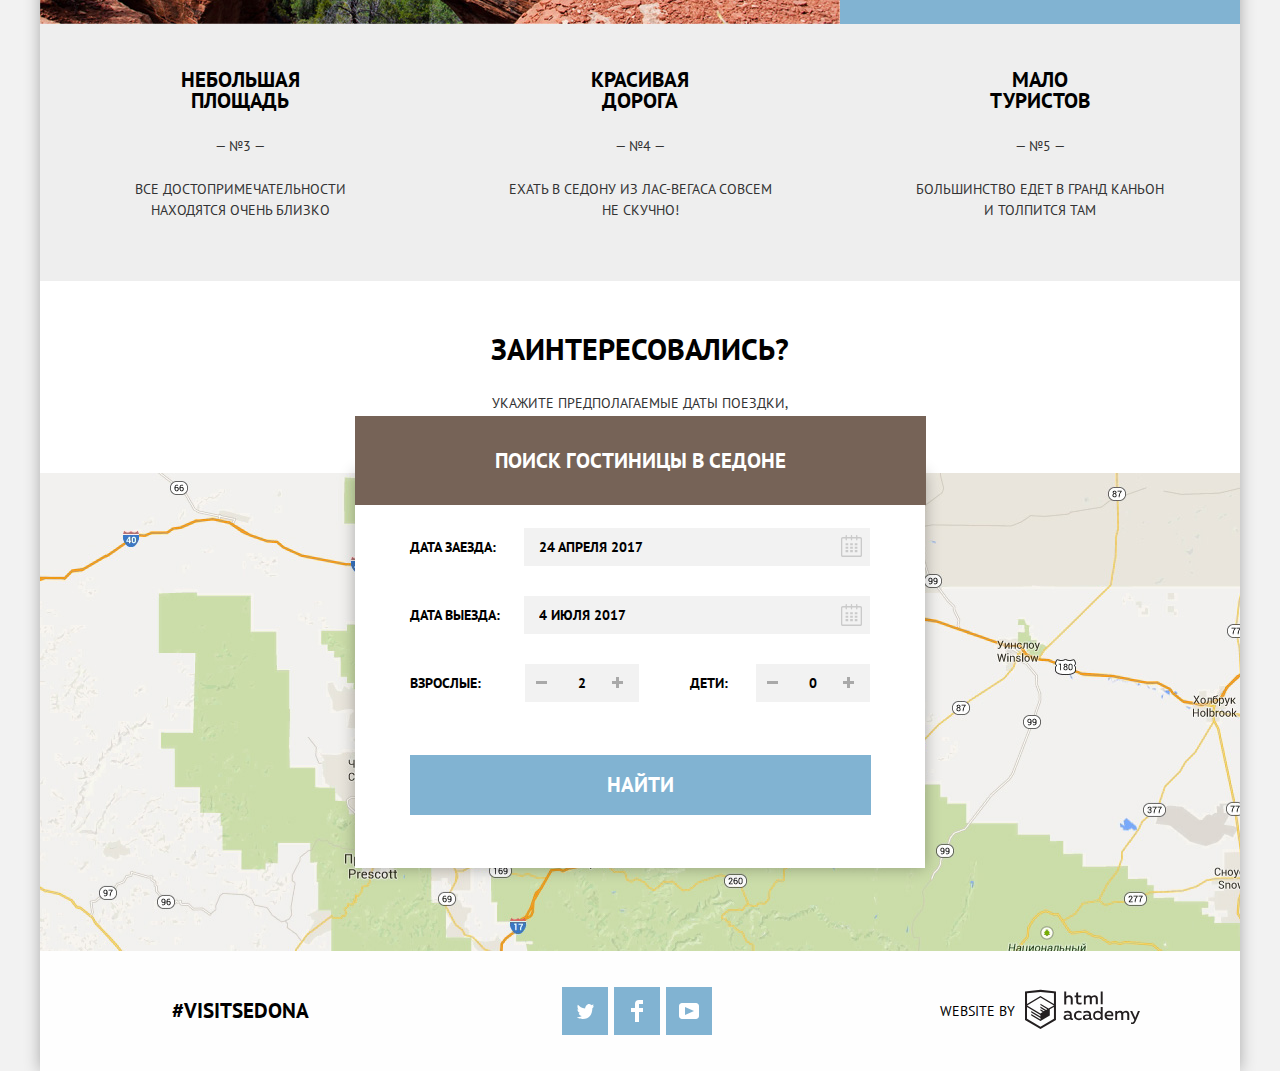
==== commit 3aec894b: "Вносит первые правки по результатам проверки" ====
--- a/index.html
+++ b/index.html
@@ -87,7 +87,7 @@
       <div class="search-form">
         <b>Заинтересовались?</b>
         <p>Укажите предполагаемые даты поездки,<br> и мы покажем вам лучшие предложения гостиниц в Седоне</p>
-        <button type="button" class="search-open-button">Поиск гостиницы в Седоне</button>
+        <a href="#" class="search-open-button">Поиск гостиницы в Седоне</a>
         <div class="map">
           <!-- Всплывающее окно поиска гостиницы - начало блока -->
           <section class="modal modal-search-form">
@@ -143,6 +143,7 @@
             </form>
           </section>
           <!-- Всплывающее окно поиска гостиницы - конец блока -->
+          <iframe src="https://www.google.com/maps/embed?pb=!1m18!1m12!1m3!1d52385.135657617335!2d-111.83015797633124!3d34.85444381547958!2m3!1f0!2f0!3f0!3m2!1i1024!2i768!4f13.1!3m3!1m2!1s0x872da132f942b00d%3A0x5548c523fa6c8efd!2z0KHQtdC00L7QvdCwLCDQkNGA0LjQt9C-0L3QsCA4NjMzNiwg0KHQqNCQ!5e0!3m2!1sru!2sru!4v1553449450734" width="1200" height="475" frameborder="0" style="border:0" allowfullscreen></iframe>
         </div>
       </div>
     </main>
--- a/css/style.css
+++ b/css/style.css
@@ -1,11 +1,13 @@
 *,
 *::before,
 *::after {
-  box-sizing: inherit;
+  -webkit-box-sizing: inherit;
+          box-sizing: inherit;
 }
 
 html {
-  box-sizing: border-box;
+  -webkit-box-sizing: border-box;
+          box-sizing: border-box;
 }
 
 body {
@@ -40,7 +42,8 @@
 .container {
   width: 1200px;
   margin: 0 auto;
-  box-shadow: 0px 0px 15px 0px rgba(0, 0, 0, 0.3);
+  -webkit-box-shadow: 0px 0px 15px 0px rgba(0, 0, 0, 0.3);
+          box-shadow: 0px 0px 15px 0px rgba(0, 0, 0, 0.3);
   background-color: #ffffff;
 }
 
@@ -53,9 +56,12 @@
 }
 
 .site-navigation {
+  display: -webkit-box;
+  display: -ms-flexbox;
   display: flex;
   margin: 0;
   padding-left: 0;
+  list-style: none;
 }
 
 .site-navigation li {
@@ -124,6 +130,10 @@
   background-repeat: no-repeat;
 }
 
+.intro img {
+  margin-top: -4px;
+}
+
 .slogan {
   font-weight: 700;
   font-size: 21px;
@@ -136,21 +146,27 @@
 }
 
 .advantages h2 {
-  padding-top: 10px;
+  padding-top: 6px;
 }
 
 .advantages-list {
-  display: flex;
-  flex-wrap: wrap;
+  display: -webkit-box;
+  display: -ms-flexbox;
+  display: flex;
+  -ms-flex-wrap: wrap;
+      flex-wrap: wrap;
   margin: 0;
-  margin-top: 50px;
+  margin-top: 52px;
   padding: 0;
 }
 
 .advantages-item:nth-child(1),
 .advantages-item:nth-child(2) {
-  display: flex;
-  flex-wrap: wrap;
+  display: -webkit-box;
+  display: -ms-flexbox;
+  display: flex;
+  -ms-flex-wrap: wrap;
+      flex-wrap: wrap;
 }
 
 .advantages-content-wrapper {
@@ -229,10 +245,12 @@
   padding-left: 65px;
   padding-right: 65px;
   padding-top: 10px;
-  margin-top: 10px;
+  margin-top: 12px;
 }
 
 .advantages-sublist {
+  display: -webkit-box;
+  display: -ms-flexbox;
   display: flex;
   padding: 0;
   list-style: none;
@@ -240,6 +258,7 @@
 }
 
 .sublist-item p {
+  margin-top: 25px;
   color: #333333;
 }
 
@@ -302,7 +321,7 @@
 
 .advantage-grey {
   width: 400px;
-  min-height: 260px;
+  min-height: 257px;
   padding-top: 45px;
   background-color: #eeeeee;
 }
@@ -326,7 +345,7 @@
   display: block;
   font-size: 30px;
   line-height: 36px;
-  padding-top: 45px;
+  padding-top: 50px;
 }
 
 .search-form p {
@@ -374,7 +393,8 @@
   line-height: 26px;
   text-align: left;
   background-color: white;
-  box-shadow: 0px 0px 15px 0px rgba(0, 0, 0, 0.3);
+  -webkit-box-shadow: 0px 0px 15px 0px rgba(0, 0, 0, 0.3);
+          box-shadow: 0px 0px 15px 0px rgba(0, 0, 0, 0.3);
 }
 
 .hotel-search-form {
@@ -392,9 +412,15 @@
 
 .search-form-wrapper {
   position: relative;
-  display: flex;
-  align-items: center;
-  justify-content: space-between;
+  display: -webkit-box;
+  display: -ms-flexbox;
+  display: flex;
+  -webkit-box-align: center;
+      -ms-flex-align: center;
+          align-items: center;
+  -webkit-box-pack: justify;
+      -ms-flex-pack: justify;
+          justify-content: space-between;
 }
 
 .date-wrapper {
@@ -514,7 +540,9 @@
   z-index: 3;
   top: 17px;
   left: 11px;
-  transform: rotate(90deg);
+  -webkit-transform: rotate(90deg);
+      -ms-transform: rotate(90deg);
+          transform: rotate(90deg);
   background-color: #a9a9a9;
 }
 
@@ -538,7 +566,7 @@
   padding-right: 197px;
   padding-top: 17px;
   padding-bottom: 17px;
-  margin-top: 55px;
+  margin-top: 53px;
   font-size: 21px;
   line-height: 26px;
   font-weight: 700;
@@ -563,13 +591,18 @@
   position: relative;
   width: 1200px;
   min-height: 475px;
+  background-color: #dce3c7;
   background-image: url(../img/jpg/map.jpg);
 }
 
 .main-footer {
+  display: -webkit-box;
+  display: -ms-flexbox;
   display: flex;
   min-height: 120px;
-  align-items: center;
+  -webkit-box-align: center;
+      -ms-flex-align: center;
+          align-items: center;
   padding-top: 24px;
   padding-bottom: 24px;
   background-color: rgba(254, 254, 254, 0.9);
@@ -588,8 +621,12 @@
 }
 
 .footer-social {
-  display: flex;
-  justify-content: center;
+  display: -webkit-box;
+  display: -ms-flexbox;
+  display: flex;
+  -webkit-box-pack: center;
+      -ms-flex-pack: center;
+          justify-content: center;
   list-style: none;
   margin: 0;
   padding: 0;
@@ -602,7 +639,7 @@
   background-color: #81b3d2;
   width: 46px;
   height: 48px;
-  margin-right: 5px;
+  margin-right: 6px;
 }
 
 .social-button-twitter::before {
@@ -666,9 +703,15 @@
 }
 
 .footer-copyright {
-  display: flex;
-  justify-content: center;
-  align-items: center;
+  display: -webkit-box;
+  display: -ms-flexbox;
+  display: flex;
+  -webkit-box-pack: center;
+      -ms-flex-pack: center;
+          justify-content: center;
+  -webkit-box-align: center;
+      -ms-flex-align: center;
+          align-items: center;
 }
 
 .footer-copyright span {
@@ -693,6 +736,8 @@
 .hotel-filter-form {
   width: 1200px;
   min-height: 215px;
+  display: -webkit-box;
+  display: -ms-flexbox;
   display: flex;
   padding-left: 72px;
   padding-right: 72px;
@@ -768,7 +813,18 @@
   background-image: url(../img/svg/checkbox-on.svg);
 }
 
+.hotel-filter-form input:disabled+.hotel-filter-checkbox::before {
+  background-image: url(../img/svg/checkbox-off-disabled.svg);
+}
+
+.hotel-filter-form input:checked:disabled+.hotel-filter-checkbox::before {
+  background-image: url(../img/svg/checkbox-on-disabled.svg);
+}
+
+
 .hotels-cost-controls {
+  display: -webkit-box;
+  display: -ms-flexbox;
   display: flex;
   position: relative;
   margin-top: 5px;
@@ -820,7 +876,8 @@
 }
 
 .range-toggle {
-  box-sizing: content-box;
+  -webkit-box-sizing: content-box;
+          box-sizing: content-box;
   position: absolute;
   top: -9px;
   width: 4px;
@@ -828,7 +885,8 @@
   background-color: #ababab;
   border: 8px solid #ffffff;
   border-radius: 50%;
-  box-shadow: 0 2px 1px 0 rgba(0, 1, 1, 0.2);
+  -webkit-box-shadow: 0 2px 1px 0 rgba(0, 1, 1, 0.2);
+          box-shadow: 0 2px 1px 0 rgba(0, 1, 1, 0.2);
   cursor: pointer;
 }
 
@@ -841,7 +899,9 @@
 }
 
 .range-toggle:hover {
-  transform: scale(1.1);
+  -webkit-transform: scale(1.1);
+      -ms-transform: scale(1.1);
+          transform: scale(1.1);
 }
 
 .hotel-filter-button {
@@ -864,8 +924,12 @@
 }
 
 .hotel-sorting {
-  display: flex;
-  align-items: flex-end;
+  display: -webkit-box;
+  display: -ms-flexbox;
+  display: flex;
+  -webkit-box-align: end;
+      -ms-flex-align: end;
+          align-items: flex-end;
   width: 1200px;
   min-height: 85px;
   padding-left: 72px;
@@ -943,6 +1007,8 @@
 }
 
 .hotels-item {
+  display: -webkit-box;
+  display: -ms-flexbox;
   display: flex;
   padding-left: 72px;
   padding-right: 72px;
@@ -974,13 +1040,19 @@
 }
 
 .hotels-info-wrapper {
+  display: -webkit-box;
+  display: -ms-flexbox;
   display: flex;
   margin-bottom: 14px;
 }
 
 .hotels-link-wrapper {
-  display: flex;
-  align-items: flex-start;
+  display: -webkit-box;
+  display: -ms-flexbox;
+  display: flex;
+  -webkit-box-align: start;
+      -ms-flex-align: start;
+          align-items: flex-start;
 }
 
 .hotels-type {
@@ -1045,7 +1117,7 @@
   height: 17px;
   background-image: url(../img/svg/star.svg);
   background-repeat: space;
-  margin-bottom: 45px;
+  margin-bottom: 50px;
 }
 
 .rating-amara-resort {
@@ -1085,7 +1157,8 @@
   border: 0;
   padding: 0;
   white-space: nowrap;
-  clip-path: inset(100%);
+  -webkit-clip-path: inset(100%);
+          clip-path: inset(100%);
   clip: rect(0 0 0 0);
   overflow: hidden;
 }
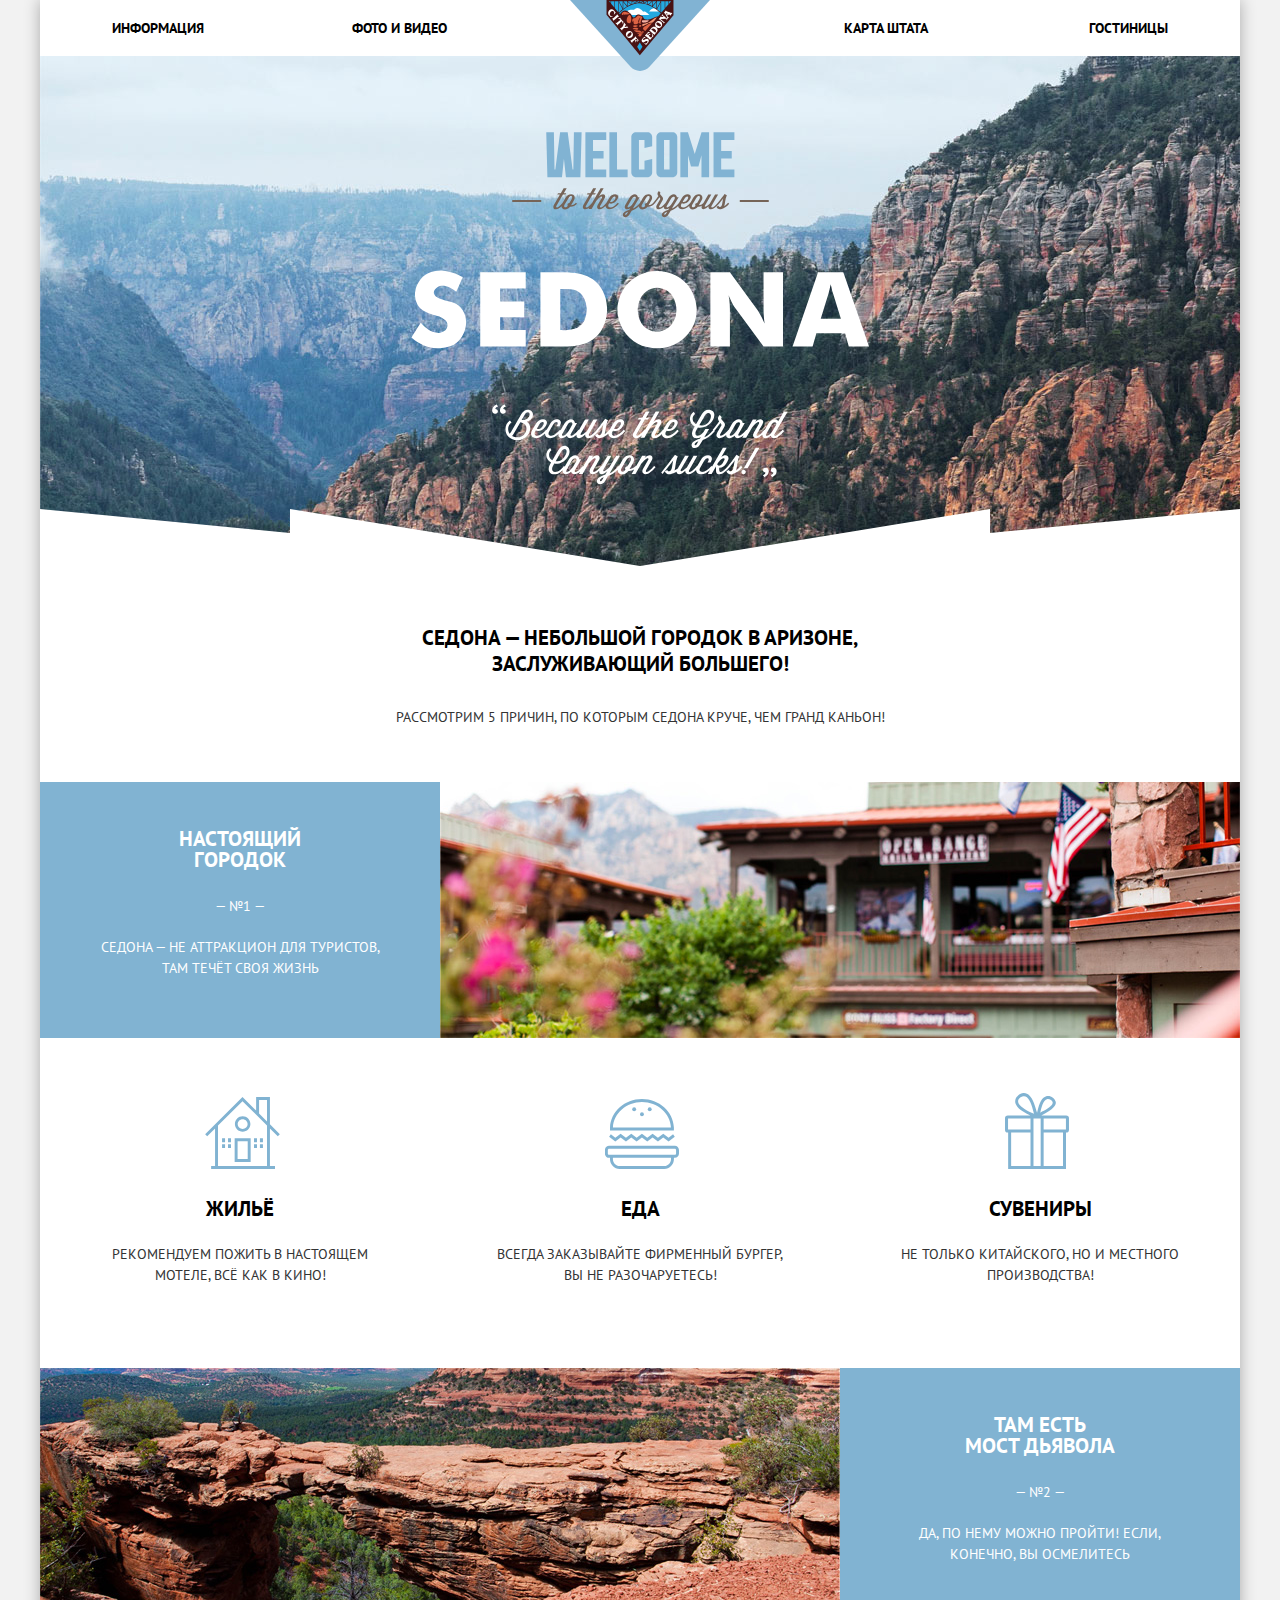
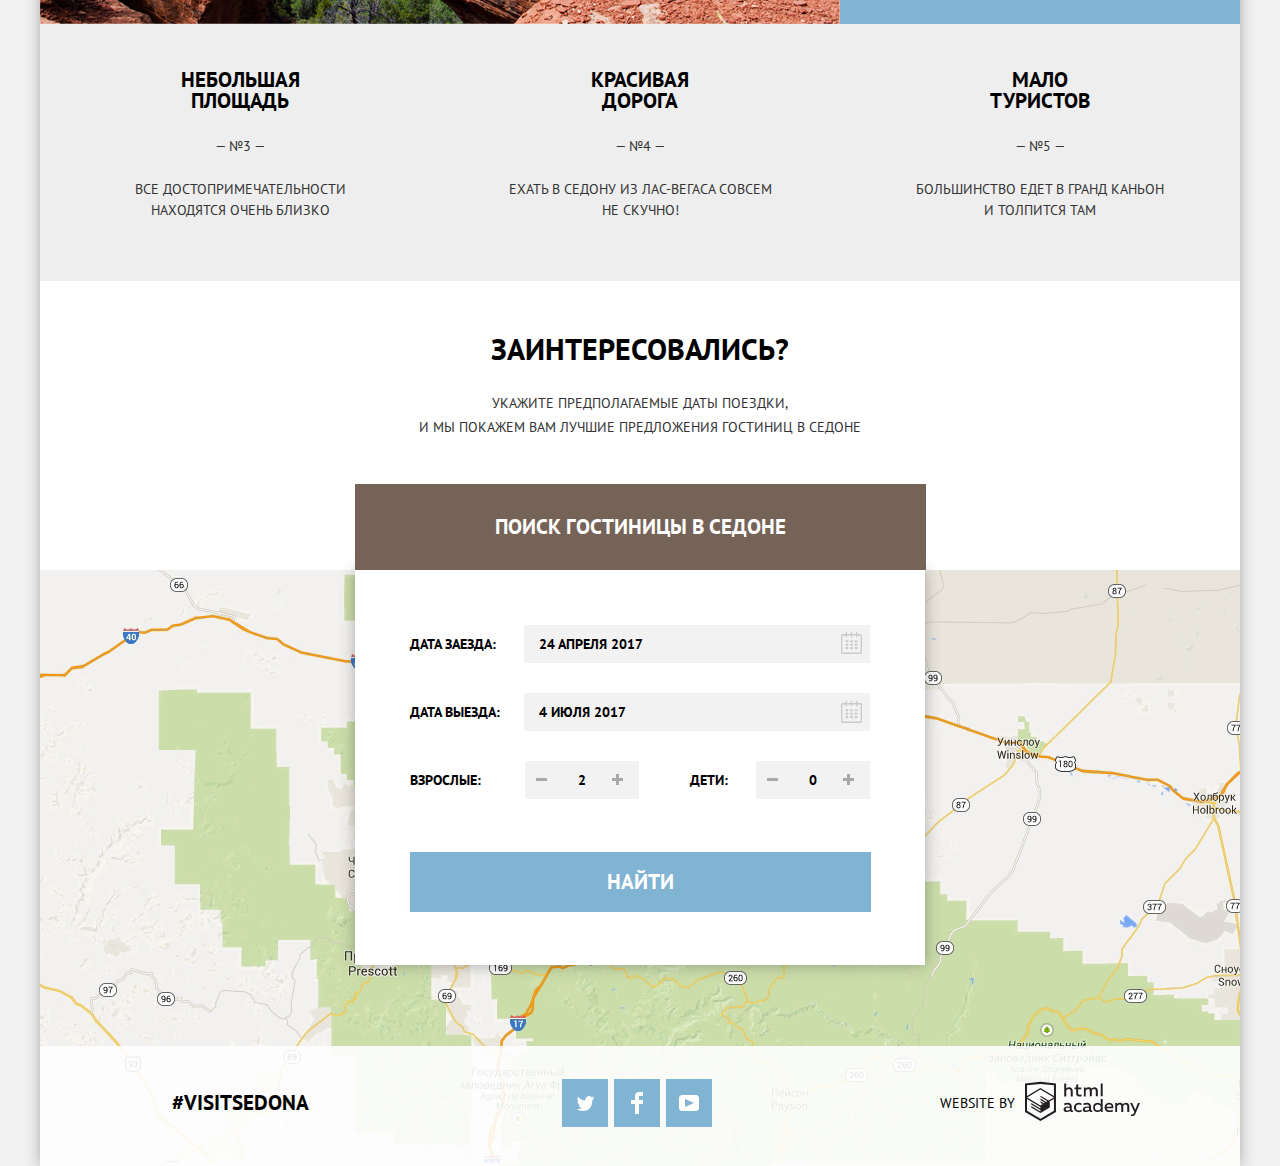
==== commit f84c1b92: "Наслаивает футер на карту" ====
--- a/index.html
+++ b/index.html
@@ -143,11 +143,11 @@
             </form>
           </section>
           <!-- Всплывающее окно поиска гостиницы - конец блока -->
-          <iframe src="https://www.google.com/maps/embed?pb=!1m18!1m12!1m3!1d52385.135657617335!2d-111.83015797633124!3d34.85444381547958!2m3!1f0!2f0!3f0!3m2!1i1024!2i768!4f13.1!3m3!1m2!1s0x872da132f942b00d%3A0x5548c523fa6c8efd!2z0KHQtdC00L7QvdCwLCDQkNGA0LjQt9C-0L3QsCA4NjMzNiwg0KHQqNCQ!5e0!3m2!1sru!2sru!4v1553449450734" width="1200" height="475" frameborder="0" style="border:0" allowfullscreen></iframe>
+          <iframe src="https://www.google.com/maps/embed?pb=!1m18!1m12!1m3!1d52385.135657617335!2d-111.83015797633124!3d34.85444381547958!2m3!1f0!2f0!3f0!3m2!1i1024!2i768!4f13.1!3m3!1m2!1s0x872da132f942b00d%3A0x5548c523fa6c8efd!2z0KHQtdC00L7QvdCwLCDQkNGA0LjQt9C-0L3QsCA4NjMzNiwg0KHQqNCQ!5e0!3m2!1sru!2sru!4v1553449450734" width="1200" height="593" frameborder="0" style="border:0" allowfullscreen></iframe>
         </div>
       </div>
     </main>
-    <footer class="main-footer">
+    <footer class="main-footer footer-layered">
       <div class="footer-wrapper">
         <a href="https://www.instagram.com/explore/tags/visitsedona/" class="hashtag-link">#visitsedona</a>
       </div>
--- a/css/style.css
+++ b/css/style.css
@@ -357,6 +357,7 @@
 }
 
 .search-open-button {
+  display: inline-block;
   position: relative;
   z-index: 2;
   font-size: 21px;
@@ -603,9 +604,15 @@
   -webkit-box-align: center;
       -ms-flex-align: center;
           align-items: center;
-  padding-top: 24px;
+  padding-top: 18px;
   padding-bottom: 24px;
   background-color: rgba(254, 254, 254, 0.9);
+}
+
+.footer-layered {
+  position: relative;
+  z-index: 1;
+  margin-top: -120px;
 }
 
 .footer-wrapper {
